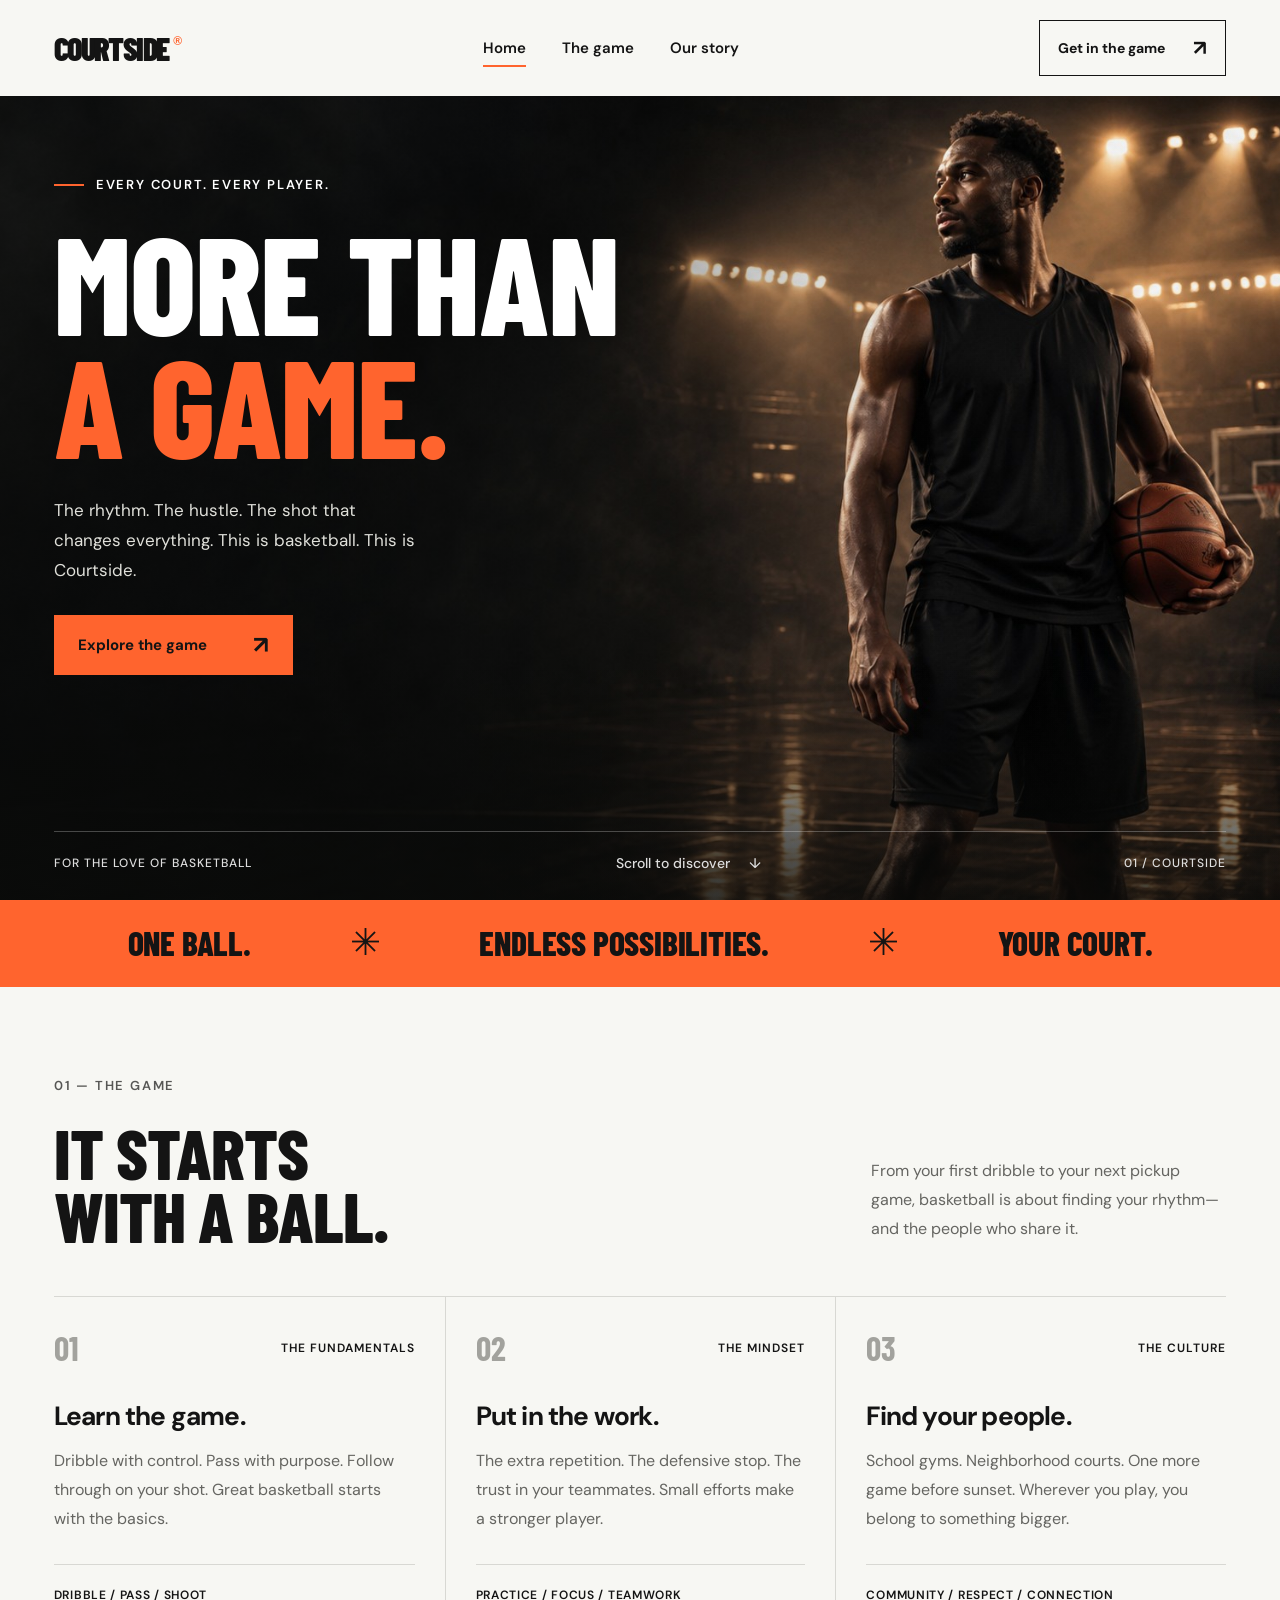
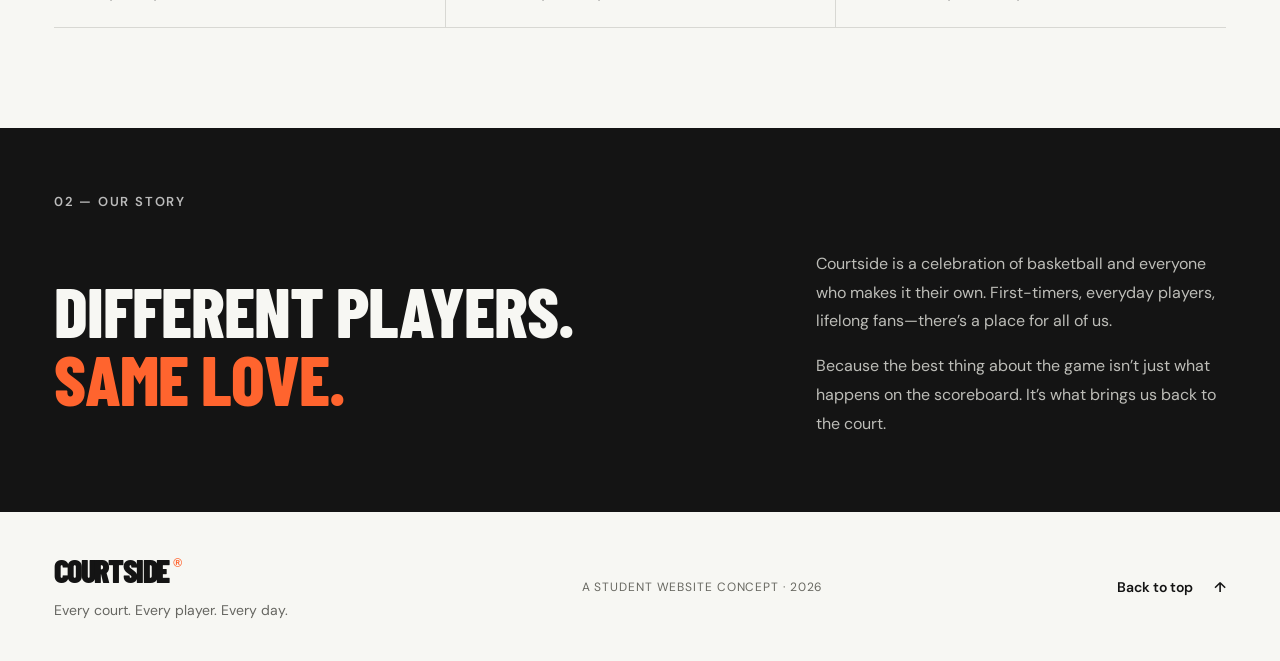
==== index.html @ ff374ea5 "group work website" ====
<!doctype html>
<html lang="en">
<head>
  <meta charset="UTF-8">
  <meta name="viewport" content="width=device-width, initial-scale=1.0">
  <meta name="theme-color" content="#141414">
  <meta name="description" content="COURTSIDE celebrates basketball, from the fundamentals to the culture that brings us together. Every court. Every player. Every day.">
  <title>COURTSIDE — For the love of the game</title>
  <link rel="icon" type="image/svg+xml" href="data:image/svg+xml,%3Csvg xmlns='http://www.w3.org/2000/svg' viewBox='0 0 32 32'%3E%3Crect width='32' height='32' rx='7' fill='%23ff642e'/%3E%3Ctext x='16' y='24' text-anchor='middle' font-family='Arial' font-weight='900' font-size='25' fill='%23141414'%3EC%3C/text%3E%3C/svg%3E">
  <link rel="stylesheet" href="assets/css/styles.css">
</head>
<body>
  <a class="skip-link" href="#main">Skip to content</a>
  <header class="header">
    <a class="wordmark" href="#home" aria-label="Courtside home">COURTSIDE<span class="brand-dot">®</span></a>
    <nav aria-label="Main navigation">
      <a class="active" href="#home" aria-current="page">Home</a>
      <a href="#the-game">The game</a>
      <a href="#our-story">Our story</a>
    </nav>
    <a class="header-cta" href="#the-game">Get in the game <span aria-hidden="true">↗</span></a>
  </header>
  <main id="main">
    <section class="hero" id="home" aria-labelledby="hero-title">
      <img class="hero-image" src="assets/images/basketball-hero.jpg" alt="Basketball player in a black jersey controlling the ball on a dramatically lit indoor court" width="1536" height="864" fetchpriority="high">
      <div class="hero-shade"></div>
      <div class="hero-content">
        <p class="eyebrow"><span class="small-line"></span> EVERY COURT. EVERY PLAYER.</p>
        <h1 id="hero-title">MORE THAN<br> <span>A GAME.</span></h1>
        <p class="hero-description">The rhythm. The hustle. The shot that changes everything. This is basketball. This is Courtside.</p>
        <a class="button" href="#the-game">Explore the game <span aria-hidden="true">↗</span></a>
      </div>
      <div class="hero-bottom"><span>FOR THE LOVE OF BASKETBALL</span><a href="#the-game">Scroll to discover <span aria-hidden="true">↓</span></a><span class="hero-index">01 / COURTSIDE</span></div>
    </section>
    <div class="statement-strip" aria-label="Basketball is for everyone"><span>ONE BALL.</span><span class="asterisk" aria-hidden="true">✳</span><span>ENDLESS POSSIBILITIES.</span><span class="asterisk" aria-hidden="true">✳</span><span>YOUR COURT.</span></div>
    <section class="game-section" id="the-game" aria-labelledby="game-title">
      <div class="section-intro"><div><p class="eyebrow dark">01 — THE GAME</p><h2 id="game-title">IT STARTS<br>WITH A BALL.</h2></div><p>From your first dribble to your next pickup game, basketball is about finding your rhythm—and the people who share it.</p></div>
      <div class="game-grid">
        <article class="game-card"><div class="card-top"><span class="number">01</span><span class="category">THE FUNDAMENTALS</span></div><h3>Learn the game.</h3><p>Dribble with control. Pass with purpose. Follow through on your shot. Great basketball starts with the basics.</p><div class="card-footer">DRIBBLE / PASS / SHOOT</div></article>
        <article class="game-card"><div class="card-top"><span class="number">02</span><span class="category">THE MINDSET</span></div><h3>Put in the work.</h3><p>The extra repetition. The defensive stop. The trust in your teammates. Small efforts make a stronger player.</p><div class="card-footer">PRACTICE / FOCUS / TEAMWORK</div></article>
        <article class="game-card"><div class="card-top"><span class="number">03</span><span class="category">THE CULTURE</span></div><h3>Find your people.</h3><p>School gyms. Neighborhood courts. One more game before sunset. Wherever you play, you belong to something bigger.</p><div class="card-footer">COMMUNITY / RESPECT / CONNECTION</div></article>
      </div>
    </section>
    <section class="story" id="our-story" aria-labelledby="story-title"><p class="eyebrow">02 — OUR STORY</p><div class="story-content"><h2 id="story-title">DIFFERENT PLAYERS.<br><span>SAME LOVE.</span></h2><div class="story-copy"><p>Courtside is a celebration of basketball and everyone who makes it their own. First-timers, everyday players, lifelong fans—there’s a place for all of us.</p><p>Because the best thing about the game isn’t just what happens on the scoreboard. It’s what brings us back to the court.</p></div></div></section>
  </main>
  <footer><div><a class="wordmark" href="#home">COURTSIDE<span class="brand-dot">®</span></a><p>Every court. Every player. Every day.</p></div><span class="project-note">A STUDENT WEBSITE CONCEPT · 2026</span><a class="back-top" href="#home">Back to top <span aria-hidden="true">↑</span></a></footer>
</body>
</html>
---- assets/css/styles.css ----
@import url('https://fonts.googleapis.com/css2?family=Barlow+Condensed:wght@700;800;900&family=DM+Sans:wght@400;500;600;700&display=swap');
:root {
  --ink:#141414;
  --paper:#f7f7f3;
  --orange:#ff642e;
  --muted:#b5b5b2;
  --line:#d8d8d3;
  font-family:'DM Sans',Arial,sans-serif;
  color:var(--ink);
  background:var(--paper);
  font-synthesis:none
}
* {
  box-sizing:border-box
}
html {
  scroll-behavior:smooth;
  scroll-padding-top:24px
}
body {
  margin:0
}
a {
  color:inherit;
  text-decoration:none
}
button,a {
  -webkit-tap-highlight-color:transparent
}
a:focus-visible {
  outline:3px solid var(--orange);
  outline-offset:6px
}
::selection {
  background:var(--orange);
  color:var(--ink)
}
.skip-link {
  position:fixed;
  left:20px;
  top:-100px;
  z-index:20;
  padding:12px;
  background:var(--paper)
}
.skip-link:focus {
  top:16px
}
.header {
  height:96px;
  display:flex;
  align-items:center;
  justify-content:space-between;
  padding:0 4.2%;
  gap:24px;
  background:var(--paper)
}
.wordmark {
  font-size:2rem;
  font-weight:900;
  letter-spacing:-1.6px;
  line-height:1;
  font-family:'Barlow Condensed','Arial Narrow',Impact,sans-serif
}
.brand-dot {
  color:var(--orange);
  font-family:Arial,sans-serif;
  font-size:12px;
  vertical-align:top;
  display:inline-block;
  margin:3px 0 0 5px;
  letter-spacing:0
}
.header nav {
  display:flex;
  align-items:center;
  gap:36px;
  font-size:.9375rem;
  font-weight:600
}
.header nav a {
  position:relative;
  padding:16px 0
}
.header nav a:after {
  content:'';
  position:absolute;
  height:2px;
  left:0;
  right:0;
  bottom:7px;
  transform:scaleX(0);
  background:var(--orange);
  transition:transform .2s
}
.header nav a:hover:after,.header nav .active:after {
  transform:scaleX(1)
}
.header-cta {
  font-size:.875rem;
  font-weight:700;
  border:1px solid var(--ink);
  padding:13px 18px;
  display:flex;
  gap:28px;
  align-items:center;
  transition:background .2s,color .2s
}
.header-cta:hover {
  background:var(--ink);
  color:white
}
.header-cta span {
  font-size:21px
}
.hero {
  min-height:690px;
  height:calc(100svh - 96px);
  max-height:920px;
  position:relative;
  background:#151513;
  color:white;
  isolation:isolate;
  overflow:hidden
}
.hero-image,.hero-shade {
  position:absolute;
  inset:0;
  width:100%;
  height:100%;
  object-fit:cover;
  z-index:-2
}
.hero-image {
  object-position:64% 48%
}
.hero-shade {
  z-index:-1;
  background:linear-gradient(90deg,rgba(9,10,9,.77) 0%,rgba(9,10,9,.43) 43%,rgba(9,10,9,.04) 72%),linear-gradient(0deg,rgba(9,10,9,.78),transparent 30%)
}
.hero-content {
  padding:80px 4.2% 120px;
  max-width:950px
}
.eyebrow {
  font-weight:600;
  font-size:.8125rem;
  letter-spacing:1.8px;
  margin:0 0 27px;
  display:flex;
  gap:12px;
  align-items:center
}
.small-line {
  display:inline-block;
  width:30px;
  height:2px;
  background:var(--orange)
}
h1,h2 {
  font-family:'Barlow Condensed',Impact,'Arial Narrow',sans-serif;
  font-weight:800;
  letter-spacing:-1px;
  margin:0;
  line-height:.89
}
h1 {
  font-size:clamp(6rem,10.8vw,10.5rem)
}
h1 span {
  color:var(--orange)
}
.hero-description {
  font-size:1.0625rem;
  line-height:1.75;
  max-width:365px;
  color:#e0e0da;
  margin:30px 0
}
.button {
  display:inline-flex;
  align-items:center;
  justify-content:space-between;
  gap:46px;
  padding:18px 24px;
  background:var(--orange);
  color:var(--ink);
  font-size:.9375rem;
  font-weight:700;
  transition:background .2s,transform .2s
}
.button:hover {
  background:#ff8257;
  transform:translateY(-2px)
}
.button span {
  font-size:24px;
  line-height:1
}
.hero-bottom {
  position:absolute;
  bottom:28px;
  left:4.2%;
  right:4.2%;
  border-top:1px solid #ffffff40;
  padding-top:22px;
  display:flex;
  justify-content:space-between;
  gap:20px;
  align-items:center;
  font-size:.75rem;
  letter-spacing:1px;
  font-weight:500;
  color:#ddd
}
.hero-bottom a {
  font-size:.875rem;
  letter-spacing:0
}
.hero-bottom a span {
  padding-left:15px
}
.statement-strip {
  background:var(--orange);
  display:flex;
  align-items:center;
  justify-content:space-evenly;
  gap:25px;
  min-height:87px;
  padding:18px 4.2%;
  font-family:'Barlow Condensed',Impact,sans-serif;
  font-weight:800;
  font-size:clamp(1.5rem,2.6vw,2.5rem);
  line-height:1;
  letter-spacing:-.2px
}
.asterisk {
  font-family:Arial,sans-serif;
  font-weight:400;
  font-size:2.3rem
}
.game-section {
  padding:90px 4.2% 100px
}
.section-intro {
  display:flex;
  justify-content:space-between;
  gap:50px;
  align-items:flex-end;
  margin-bottom:50px
}
.eyebrow.dark {
  color:#565654
}
.section-intro h2 {
  font-size:clamp(3.3rem,5.5vw,5.2rem)
}
.section-intro>p {
  max-width:355px;
  font-size:1rem;
  line-height:1.8;
  color:#656561;
  margin:0 0 3px
}
.game-grid {
  display:grid;
  grid-template-columns:repeat(3,minmax(0,1fr));
  border-top:1px solid var(--line);
  border-bottom:1px solid var(--line)
}
.game-card {
  padding:30px 30px 24px 0;
  display:flex;
  flex-direction:column
}
.game-card+.game-card {
  border-left:1px solid var(--line);
  padding-left:30px
}
.game-card:last-child {
  padding-right:0
}
.card-top {
  display:flex;
  align-items:center;
  justify-content:space-between;
  gap:12px
}
.number {
  font-size:2.1rem;
  font-family:'Barlow Condensed',Impact,sans-serif;
  font-weight:700;
  color:#a2a29d
}
.category {
  font-size:.75rem;
  letter-spacing:1px;
  font-weight:600
}
.game-card h3 {
  font-size:1.65rem;
  letter-spacing:-.8px;
  margin:31px 0 14px;
  font-weight:700
}
.game-card p {
  color:#656561;
  font-size:1rem;
  line-height:1.8;
  margin:0 0 30px;
  max-width:340px
}
.card-footer {
  font-size:.75rem;
  letter-spacing:.7px;
  font-weight:600;
  margin-top:auto;
  padding-top:22px;
  border-top:1px solid var(--line)
}
.story {
  background:var(--ink);
  color:var(--paper);
  padding:65px 4.2% 74px
}
.story>.eyebrow {
  color:#bbb;
   margin-bottom:40px
}
.story-content {
  display:flex;
  align-items:center;
  justify-content:space-between;
  gap:55px
}
.story h2 {
  font-size:clamp(3rem,5.5vw,5.4rem);
  line-height:.97
}
.story h2 span {
  color:var(--orange)
}
.story-copy {
  max-width:410px;
  color:#bdbdb8;
  font-size:1rem;
  line-height:1.8
}
.story-copy p {
  margin:0 0 16px
}
.story-copy p:last-child {
  margin:0
}
footer {
  padding:42px 4.2%;
  display:flex;
  align-items:center;
  justify-content:space-between;
  gap:28px
}
footer p {
  font-size:.875rem;
  color:#666661;
  margin:13px 0 0
}
.project-note {
  font-size:.75rem;
  letter-spacing:.9px;
  color:#686861
}
.back-top {
  font-size:.875rem;
  font-weight:600
}
.back-top span {
  padding-left:18px
}
@media(min-width:1600px) {
  .hero-content {
    padding-top:110px
  }
  .header {
    padding-left:6%;
    padding-right:6%
  }
  .hero-content {
    padding-left:6%;
    max-width:1050px
  }

}
@media(max-width:1000px) {
  .header {
    height:84px
  }
  .header nav {
    gap:24px
  }
  .header-cta {
    gap:15px
  }
  .hero {
    height:auto;
    min-height:720px
  }
  .hero-content {
    padding-top:100px
  }
  .hero h1 {
    font-size:7.5rem
  }
  .hero-image {
    object-position:61% center
  }
  .section-intro {
    gap:40px
  }
  .section-intro>p {
    max-width:300px
  }
  .game-card {
    padding-right:20px
  }
  .game-card+.game-card {
    padding-left:20px
  }
  .category {
    font-size:.75rem;
    letter-spacing:0
  }
  .story-content {
    gap:35px
  }
  .story-copy {
    max-width:340px
  }
  .project-note {
    max-width:180px;
    line-height:1.6
  }

}
@media(max-width:700px) {
  .header {
    height:auto;
    min-height:100px;
    padding:20px 6% 12px;
    flex-wrap:wrap;
    gap:12px
  }
  .header .wordmark {
    font-size:1.9rem
  }
  .header nav {
    order:3;
    justify-content:space-between;
    width:100%;
    gap:20px;
    font-size:.875rem
  }
  .header nav a {
    padding:9px 0
  }
  .header nav a:after {
    bottom:2px
  }
  .header-cta {
    padding:9px 12px;
    font-size:.75rem;
    gap:10px
  }
  .hero {
    min-height:680px
  }
  .hero-image {
    object-position:64% center
  }
  .hero-shade {
    background:linear-gradient(90deg,rgba(9,10,9,.8),rgba(9,10,9,.2)),linear-gradient(0deg,rgba(9,10,9,.85),transparent 65%)
  }
  .hero-content {
    padding:80px 6% 125px;
    max-width:none
  }
  .eyebrow {
    font-size:.75rem;
    letter-spacing:1.2px;
    gap:10px;
    margin-bottom:28px
  }
  .hero h1 {
    font-size:clamp(4.6rem,16vw,7rem);
    line-height:.94;
    letter-spacing:-1px
  }
  .hero-description {
    font-size:1rem;
    max-width:295px;
    margin:27px 0
  }
  .button {
    padding:17px 21px;
    gap:38px
  }
  .hero-bottom {
    left:6%;
    right:6%;
    font-size:.75rem;
    gap:14px;
    align-items:flex-start;
    line-height:1.5
  }
  .hero-bottom>span:first-child {
    max-width:130px
  }
  .hero-index {
    display:none
  }
  .statement-strip {
    flex-wrap:wrap;
    justify-content:center;
    gap:14px;
    min-height:76px;
    font-size:1.4rem;
    padding:18px 6%
  }
  .statement-strip>span:nth-last-child(-n+2) {
    display:none
  }
  .asterisk {
    font-size:1.5rem
  }
  .game-section {
    padding:60px 6%
  }
  .section-intro {
    display:block;
    margin-bottom:32px
  }
  .section-intro h2 {
    font-size:4rem
  }
  .section-intro>p {
    max-width:420px;
    margin-top:28px
  }
  .game-grid {
    grid-template-columns:1fr
  }
  .game-card,.game-card+.game-card,.game-card:last-child {
    padding:24px 0
  }
  .game-card+.game-card {
    border-left:0;
    border-top:1px solid var(--line)
  }
  .card-top {
    justify-content:flex-start;
    gap:20px
  }
  .category {
    letter-spacing:1px
  }
  .game-card h3 {
    margin:20px 0 12px;
    font-size:1.65rem
  }
  .game-card p {
    max-width:100%;
    margin-bottom:20px
  }
  .card-footer {
    border-top:0;
    padding-top:0
  }
  .story {
    padding:48px 6% 52px
  }
  .story-content {
    display:block
  }
  .story h2 {
    font-size:clamp(2.8rem,10.2vw,4.5rem)
  }
  .story-copy {
    max-width:100%;
    margin-top:30px
  }
  .story>.eyebrow {
    margin-bottom:30px
  }
  footer {
    padding:34px 6%;
    flex-wrap:wrap;
    align-items:flex-start
  }
  footer>div {
    width:100%
  }
  .project-note {
    max-width:200px
  }
  .back-top {
    margin-left:auto;
    font-size:.8125rem
  }

}
@media(prefers-reduced-motion:reduce) {
  html {
    scroll-behavior:auto
  }
  *,*:before,*:after {
    transition:none!important
  }

}
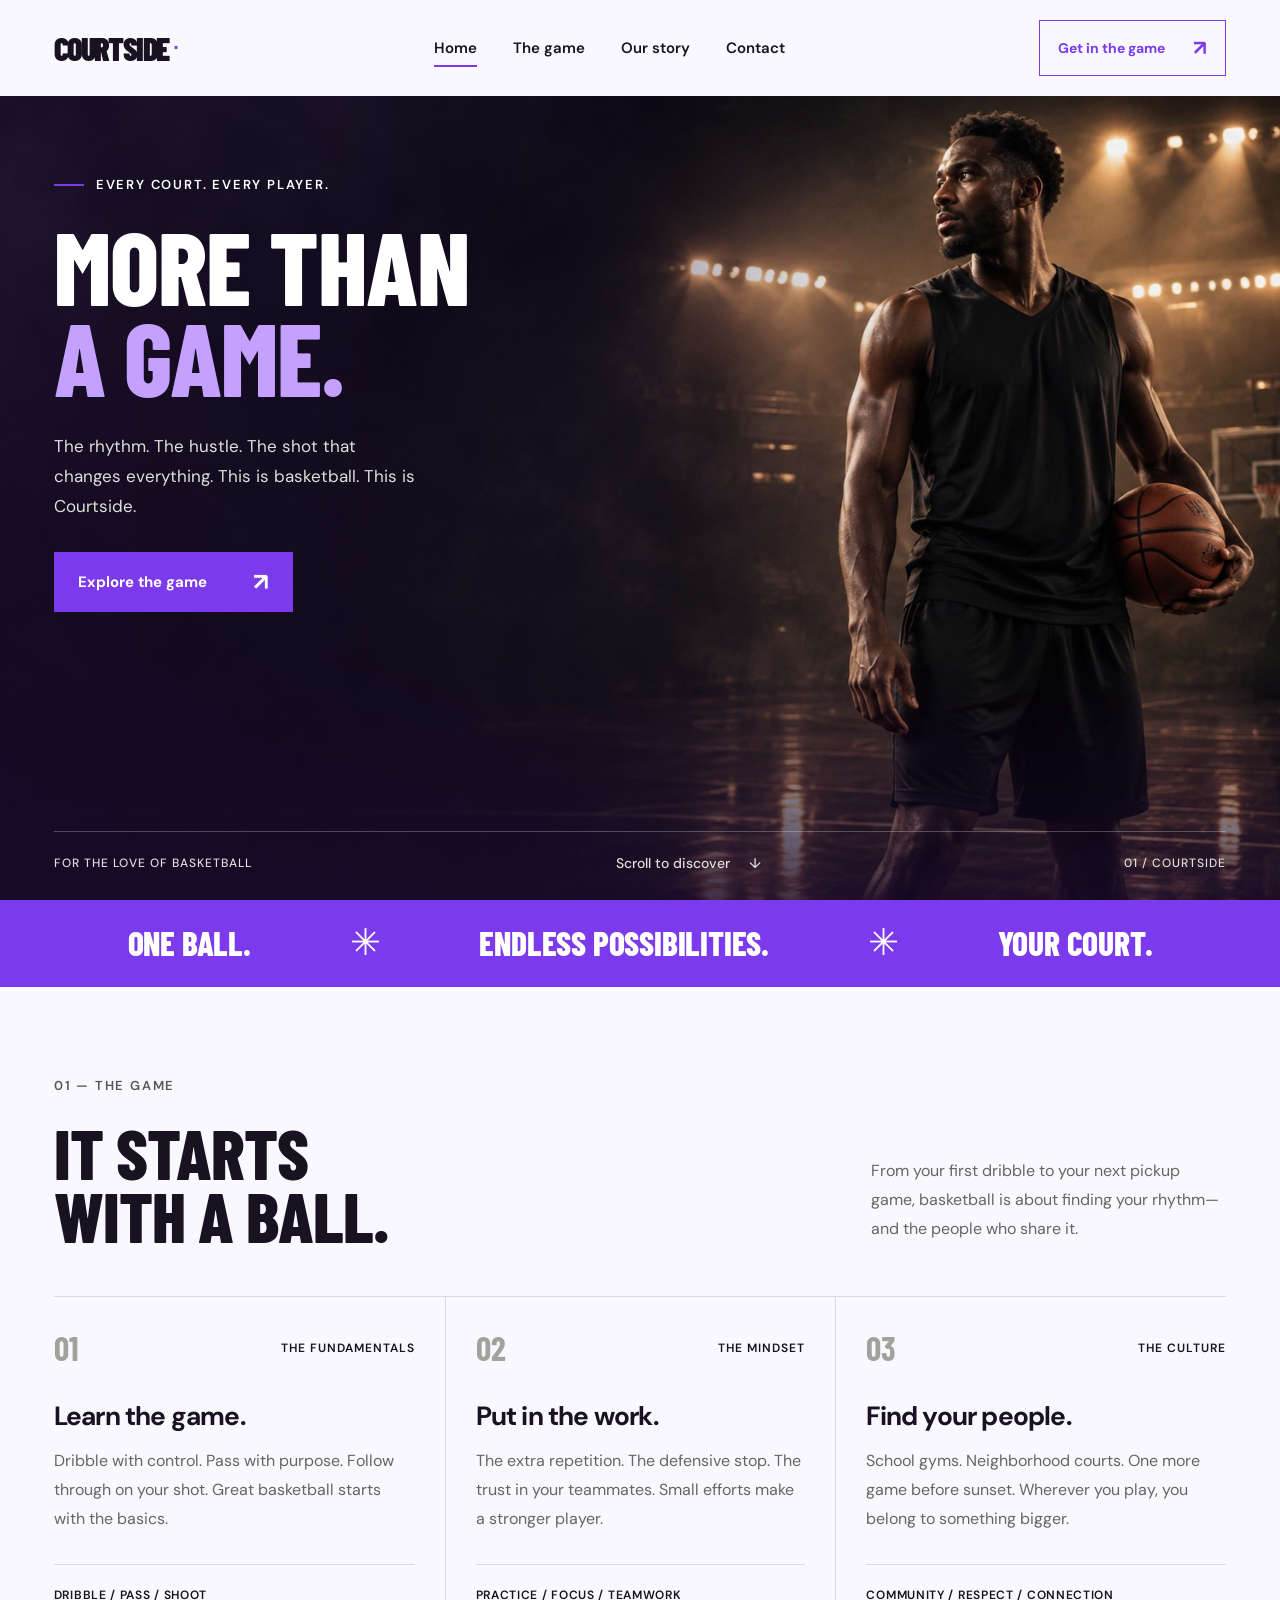
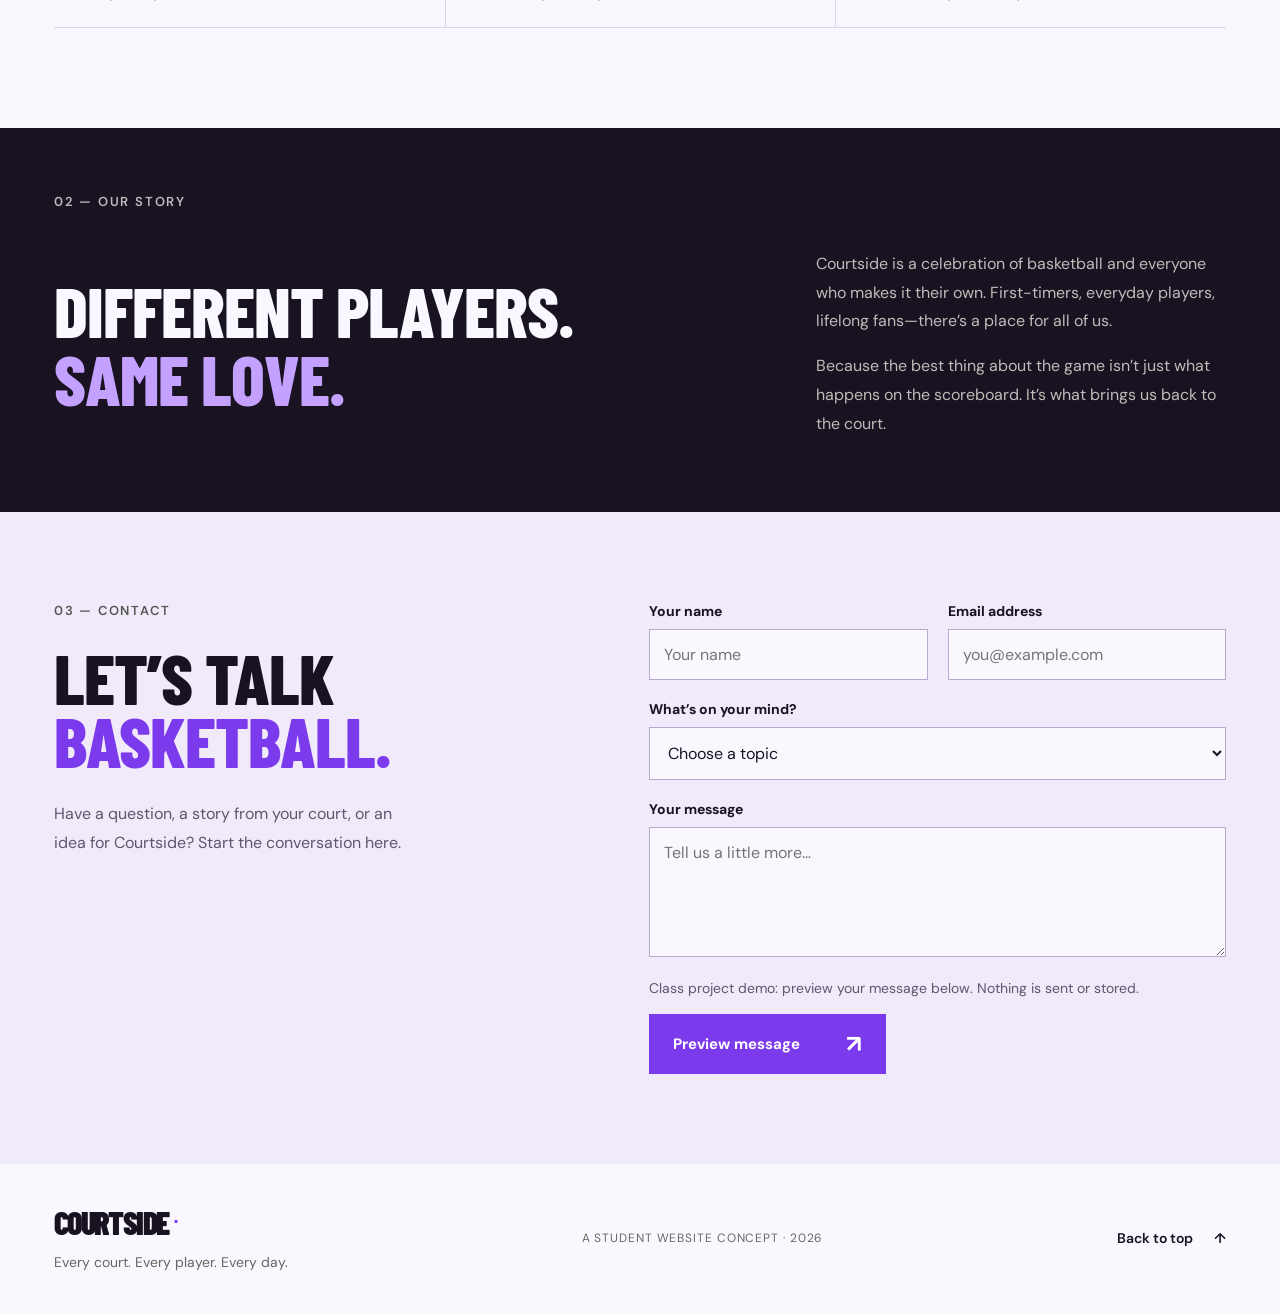
==== commit 133ed251: "Change theme to purple" ====
--- a/index.html
+++ b/index.html
@@ -3,22 +3,23 @@
 <head>
   <meta charset="UTF-8">
   <meta name="viewport" content="width=device-width, initial-scale=1.0">
-  <meta name="theme-color" content="#141414">
+  <meta name="theme-color" content="#7c3aed">
   <meta name="description" content="COURTSIDE celebrates basketball, from the fundamentals to the culture that brings us together. Every court. Every player. Every day.">
   <title>COURTSIDE — For the love of the game</title>
-  <link rel="icon" type="image/svg+xml" href="data:image/svg+xml,%3Csvg xmlns='http://www.w3.org/2000/svg' viewBox='0 0 32 32'%3E%3Crect width='32' height='32' rx='7' fill='%23ff642e'/%3E%3Ctext x='16' y='24' text-anchor='middle' font-family='Arial' font-weight='900' font-size='25' fill='%23141414'%3EC%3C/text%3E%3C/svg%3E">
+  <link rel="icon" type="image/svg+xml" href="data:image/svg+xml,%3Csvg xmlns='http://www.w3.org/2000/svg' viewBox='0 0 32 32'%3E%3Crect width='32' height='32' rx='7' fill='%237c3aed'/%3E%3Ctext x='16' y='24' text-anchor='middle' font-family='Arial' font-weight='900' font-size='25' fill='%23ffffff'%3EC%3C/text%3E%3C/svg%3E">
   <link rel="stylesheet" href="assets/css/styles.css">
 </head>
 <body>
   <a class="skip-link" href="#main">Skip to content</a>
   <header class="header">
-    <a class="wordmark" href="#home" aria-label="Courtside home">COURTSIDE<span class="brand-dot">®</span></a>
+    <a class="wordmark" href="#home" aria-label="Courtside home">COURTSIDE<span class="brand-dot" aria-hidden="true">.</span></a>
     <nav aria-label="Main navigation">
       <a class="active" href="#home" aria-current="page">Home</a>
       <a href="#the-game">The game</a>
       <a href="#our-story">Our story</a>
+      <a href="#contact">Contact</a>
     </nav>
-    <a class="header-cta" href="#the-game">Get in the game <span aria-hidden="true">↗</span></a>
+    <a class="header-cta" href="#contact">Get in the game <span aria-hidden="true">↗</span></a>
   </header>
   <main id="main">
     <section class="hero" id="home" aria-labelledby="hero-title">
@@ -42,7 +43,32 @@
       </div>
     </section>
     <section class="story" id="our-story" aria-labelledby="story-title"><p class="eyebrow">02 — OUR STORY</p><div class="story-content"><h2 id="story-title">DIFFERENT PLAYERS.<br><span>SAME LOVE.</span></h2><div class="story-copy"><p>Courtside is a celebration of basketball and everyone who makes it their own. First-timers, everyday players, lifelong fans—there’s a place for all of us.</p><p>Because the best thing about the game isn’t just what happens on the scoreboard. It’s what brings us back to the court.</p></div></div></section>
+    <section class="contact" id="contact" aria-labelledby="contact-title">
+      <div class="contact-copy">
+        <p class="eyebrow dark">03 — CONTACT</p>
+        <h2 id="contact-title">LET’S TALK<br><span>BASKETBALL.</span></h2>
+        <p>Have a question, a story from your court, or an idea for Courtside? Start the conversation here.</p>
+      </div>
+      <form onsubmit="return false" class="contact-form" id="contact-form" aria-describedby="form-note">
+        <div class="form-row">
+          <div class="field"><label for="name">Your name</label><input id="name" name="name" autocomplete="name" required maxlength="100" placeholder="Your name"></div>
+          <div class="field"><label for="email">Email address</label><input id="email" name="email" type="email" autocomplete="email" required maxlength="254" placeholder="you@example.com"></div>
+        </div>
+        <div class="field"><label for="topic">What’s on your mind?</label><select id="topic" name="topic" required><option value="">Choose a topic</option><option>Learning the game</option><option>Community &amp; collaboration</option><option>General question</option></select></div>
+        <div class="field"><label for="message">Your message</label><textarea id="message" name="message" rows="4" required maxlength="2000" placeholder="Tell us a little more…"></textarea></div>
+        <p class="form-note" id="form-note">Class project demo: preview your message below. Nothing is sent or stored.</p>
+        <button class="button" type="submit">Preview message <span aria-hidden="true">↗</span></button>
+        <noscript><p>This message preview needs JavaScript. Nothing will be submitted.</p></noscript>
+        <div class="form-preview" id="form-preview" role="region" aria-labelledby="preview-title" tabindex="-1" hidden>
+          <h3 id="preview-title">Your message preview</h3>
+          <p id="preview-status" role="status"></p>
+          <dl><dt>Name</dt><dd id="preview-name"></dd><dt>Email</dt><dd id="preview-email"></dd><dt>Topic</dt><dd id="preview-topic"></dd><dt>Message</dt><dd id="preview-message"></dd></dl>
+          <p class="form-note">Want to change something? Edit the fields above and preview again.</p>
+        </div>
+      </form>
+    </section>
   </main>
-  <footer><div><a class="wordmark" href="#home">COURTSIDE<span class="brand-dot">®</span></a><p>Every court. Every player. Every day.</p></div><span class="project-note">A STUDENT WEBSITE CONCEPT · 2026</span><a class="back-top" href="#home">Back to top <span aria-hidden="true">↑</span></a></footer>
+  <footer><div><a class="wordmark" href="#home">COURTSIDE<span class="brand-dot" aria-hidden="true">.</span></a><p>Every court. Every player. Every day.</p></div><span class="project-note">A STUDENT WEBSITE CONCEPT · 2026</span><a class="back-top" href="#home">Back to top <span aria-hidden="true">↑</span></a></footer>
+  <script src="assets/js/main.js"></script>
 </body>
 </html>
--- a/assets/css/styles.css
+++ b/assets/css/styles.css
@@ -1,10 +1,11 @@
 @import url('https://fonts.googleapis.com/css2?family=Barlow+Condensed:wght@700;800;900&family=DM+Sans:wght@400;500;600;700&display=swap');
 :root {
-  --ink:#141414;
-  --paper:#f7f7f3;
-  --orange:#ff642e;
+  --ink:#181221;
+  --paper:#faf8ff;
+  --purple:#7c3aed;
+  --lavender:#c4a0ff;
   --muted:#b5b5b2;
-  --line:#d8d8d3;
+  --line:#ddd5ea;
   font-family:'DM Sans',Arial,sans-serif;
   color:var(--ink);
   background:var(--paper);
@@ -28,12 +29,12 @@
   -webkit-tap-highlight-color:transparent
 }
 a:focus-visible {
-  outline:3px solid var(--orange);
+  outline:3px solid var(--purple);
   outline-offset:6px
 }
 ::selection {
-  background:var(--orange);
-  color:var(--ink)
+  background:var(--purple);
+  color:white
 }
 .skip-link {
   position:fixed;
@@ -63,7 +64,7 @@
   font-family:'Barlow Condensed','Arial Narrow',Impact,sans-serif
 }
 .brand-dot {
-  color:var(--orange);
+  color:var(--purple);
   font-family:Arial,sans-serif;
   font-size:12px;
   vertical-align:top;
@@ -90,7 +91,7 @@
   right:0;
   bottom:7px;
   transform:scaleX(0);
-  background:var(--orange);
+  background:var(--purple);
   transition:transform .2s
 }
 .header nav a:hover:after,.header nav .active:after {
@@ -136,7 +137,7 @@
 }
 .hero-shade {
   z-index:-1;
-  background:linear-gradient(90deg,rgba(9,10,9,.77) 0%,rgba(9,10,9,.43) 43%,rgba(9,10,9,.04) 72%),linear-gradient(0deg,rgba(9,10,9,.78),transparent 30%)
+  background:linear-gradient(90deg,rgba(24,10,42,.77) 0%,rgba(24,10,42,.43) 43%,rgba(24,10,42,.04) 72%),linear-gradient(0deg,rgba(24,10,42,.78),transparent 30%)
 }
 .hero-content {
   padding:80px 4.2% 120px;
@@ -155,7 +156,7 @@
   display:inline-block;
   width:30px;
   height:2px;
-  background:var(--orange)
+  background:var(--purple)
 }
 h1,h2 {
   font-family:'Barlow Condensed',Impact,'Arial Narrow',sans-serif;
@@ -168,7 +169,7 @@
   font-size:clamp(6rem,10.8vw,10.5rem)
 }
 h1 span {
-  color:var(--orange)
+  color:var(--lavender)
 }
 .hero-description {
   font-size:1.0625rem;
@@ -183,14 +184,14 @@
   justify-content:space-between;
   gap:46px;
   padding:18px 24px;
-  background:var(--orange);
-  color:var(--ink);
+  background:var(--purple);
+  color:white;
   font-size:.9375rem;
   font-weight:700;
   transition:background .2s,transform .2s
 }
 .button:hover {
-  background:#ff8257;
+  background:#6d28d9;
   transform:translateY(-2px)
 }
 .button span {
@@ -221,7 +222,8 @@
   padding-left:15px
 }
 .statement-strip {
-  background:var(--orange);
+  background:var(--purple);
+  color:white;
   display:flex;
   align-items:center;
   justify-content:space-evenly;
@@ -338,7 +340,7 @@
   line-height:.97
 }
 .story h2 span {
-  color:var(--orange)
+  color:var(--lavender)
 }
 .story-copy {
   max-width:410px;
@@ -477,7 +479,7 @@
     object-position:64% center
   }
   .hero-shade {
-    background:linear-gradient(90deg,rgba(9,10,9,.8),rgba(9,10,9,.2)),linear-gradient(0deg,rgba(9,10,9,.85),transparent 65%)
+    background:linear-gradient(90deg,rgba(24,10,42,.8),rgba(24,10,42,.2)),linear-gradient(0deg,rgba(24,10,42,.85),transparent 65%)
   }
   .hero-content {
     padding:80px 6% 125px;
@@ -616,3 +618,38 @@
   }
 
 }
+
+/* Purple brand and homepage contact intake */
+.header-cta { border-color:var(--purple); color:var(--purple) }
+.header-cta:hover { background:var(--purple) }
+.brand-dot { font-size:20px; margin-top:0 }
+.contact { padding:90px 4.2%; display:grid; grid-template-columns:1fr 1.1fr; gap:70px; background:#f0eafa }
+.contact h2 { font-size:clamp(3.3rem,5.5vw,5.2rem) }
+.contact h2 span { color:var(--purple) }
+.contact-copy>p:last-child { max-width:370px; line-height:1.8; color:#61566e; margin-top:28px }
+.contact-form { min-width:0 }
+.form-row { display:grid; grid-template-columns:1fr 1fr; gap:20px }
+.field { display:flex; flex-direction:column; gap:9px; margin-bottom:20px; min-width:0 }
+.field label { font-size:.875rem; font-weight:700 }
+input,select,textarea { width:100%; min-width:0; border:1px solid #b9aacd; border-radius:0; padding:14px; color:var(--ink); background:var(--paper); font:inherit }
+textarea { resize:vertical; min-height:130px }
+input:focus-visible,select:focus-visible,textarea:focus-visible,button:focus-visible { outline:3px solid var(--purple); outline-offset:3px }
+button { cursor:pointer; font-family:inherit; border:0 }
+.form-note { color:#61566e; font-size:.875rem; line-height:1.6 }
+.form-preview { border-left:3px solid var(--purple); padding:20px; margin-top:24px; background:var(--paper); overflow-wrap:anywhere }
+.form-preview h3 { margin:0 0 12px }
+.form-preview p { line-height:1.65 }
+.form-preview dl { display:grid; grid-template-columns:auto 1fr; gap:10px 18px }
+.form-preview dt { font-weight:700 }
+.form-preview dd { margin:0; white-space:pre-wrap }
+@media(max-width:1000px) { .header nav { gap:18px } .contact { gap:35px } }
+@media(max-width:700px) { .contact { padding:60px 6%; grid-template-columns:1fr; gap:30px } .form-row { grid-template-columns:1fr; gap:0 } .header nav { gap:12px } }
+.contact-copy { min-width:0 }
+@media(max-width:700px) {
+  .contact { grid-template-columns:minmax(0,1fr) }
+  .contact h2 { font-size:clamp(2rem,9vw,3.3rem) }
+}
+/* Keep headline lines readable even when web fonts are unavailable. */
+h1 { font-size:clamp(4.5rem,8vw,9rem) }
+@media(max-width:1000px) and (min-width:701px) { .hero h1 { font-size:clamp(4.5rem,8.5vw,6rem) } }
+@media(max-width:700px) { .hero h1 { font-size:clamp(2.4rem,12vw,5rem) } }
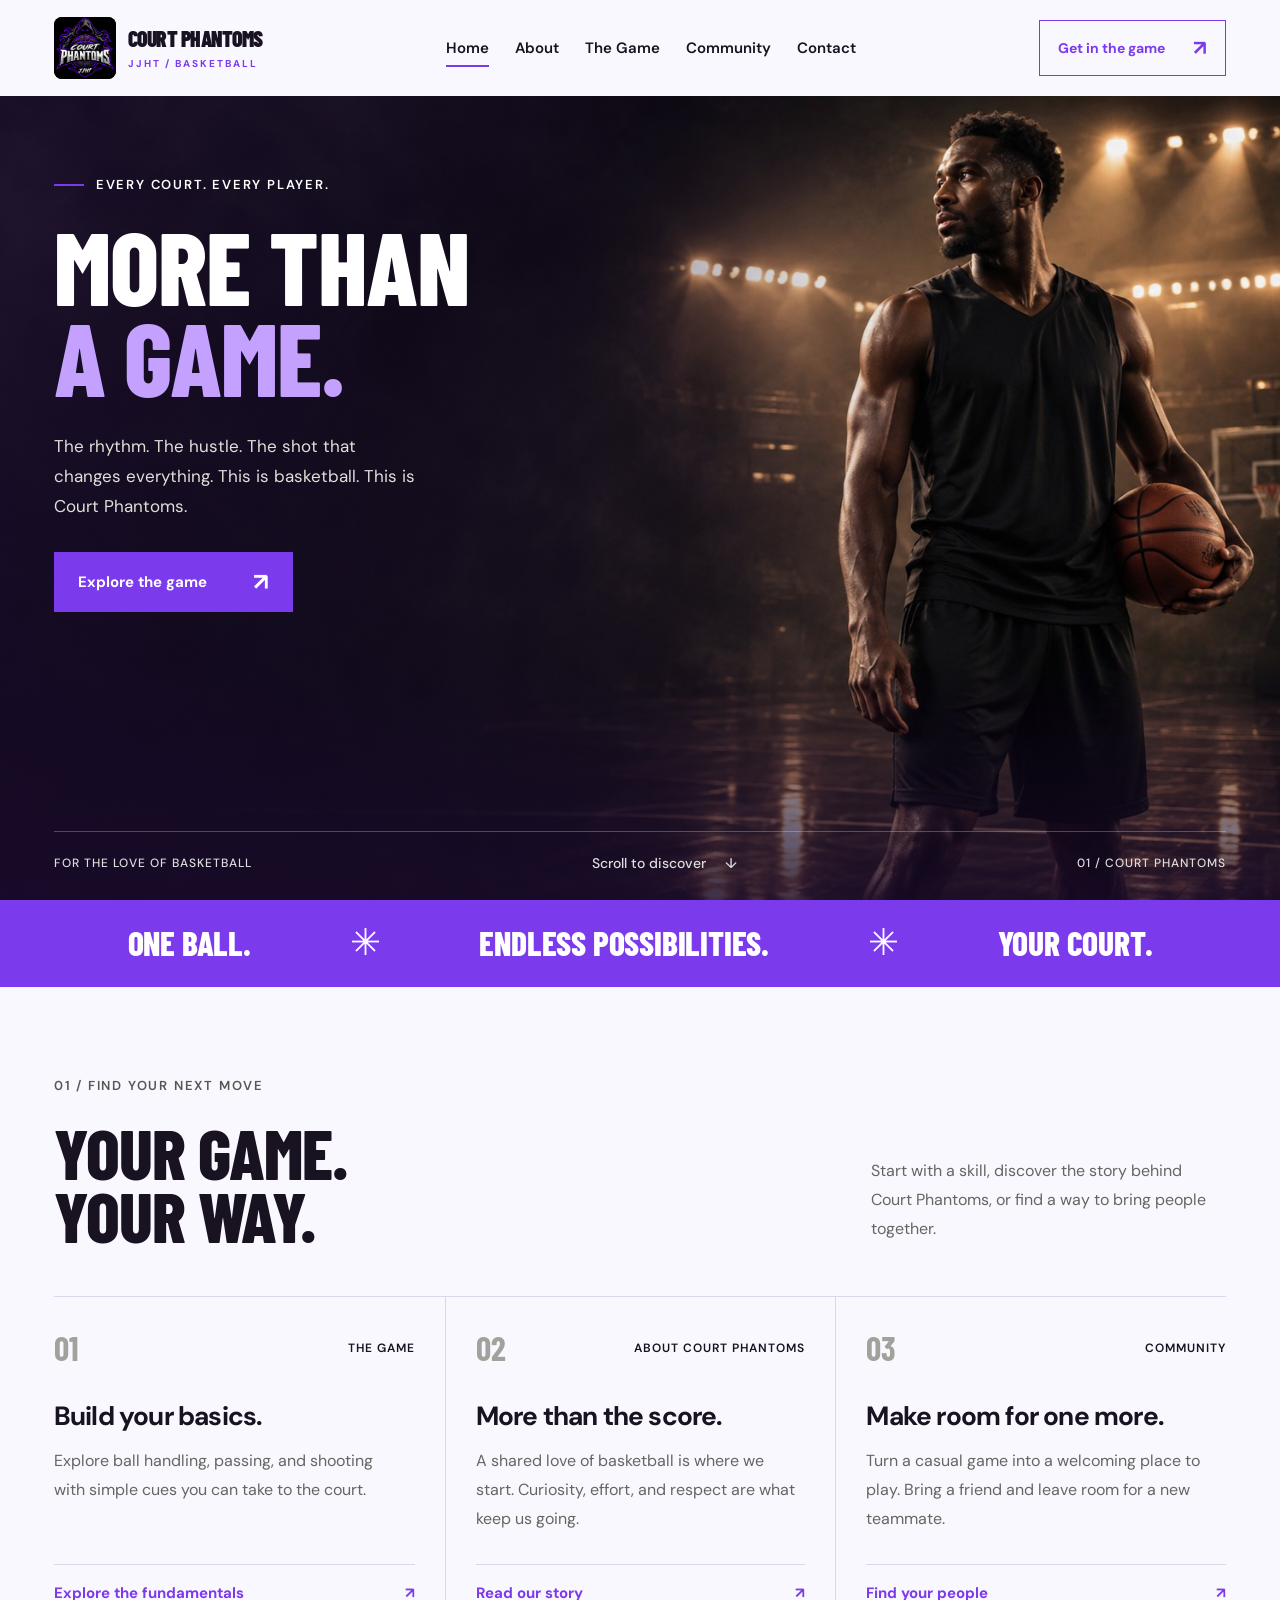
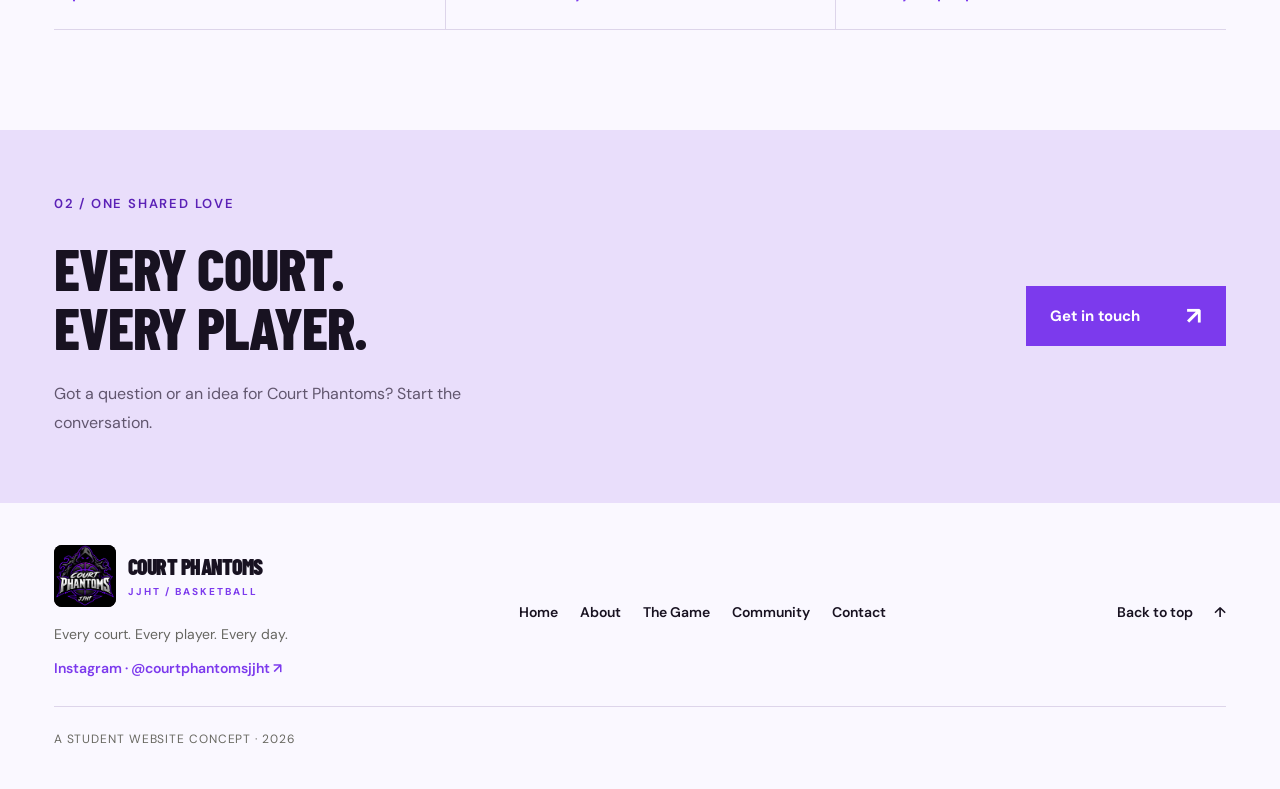
==== commit 967448c0: "Add brand logos and Instagram contact" ====
--- a/index.html
+++ b/index.html
@@ -4,71 +4,30 @@
   <meta charset="UTF-8">
   <meta name="viewport" content="width=device-width, initial-scale=1.0">
   <meta name="theme-color" content="#7c3aed">
-  <meta name="description" content="COURTSIDE celebrates basketball, from the fundamentals to the culture that brings us together. Every court. Every player. Every day.">
-  <title>COURTSIDE — For the love of the game</title>
-  <link rel="icon" type="image/svg+xml" href="data:image/svg+xml,%3Csvg xmlns='http://www.w3.org/2000/svg' viewBox='0 0 32 32'%3E%3Crect width='32' height='32' rx='7' fill='%237c3aed'/%3E%3Ctext x='16' y='24' text-anchor='middle' font-family='Arial' font-weight='900' font-size='25' fill='%23ffffff'%3EC%3C/text%3E%3C/svg%3E">
-  <link rel="stylesheet" href="assets/css/styles.css">
+  <meta name="description" content="Basketball fundamentals, community, and the Court Phantoms story. Find your next move.">
+  <title>Home — COURT PHANTOMS</title>
+  <link rel="icon" type="image/jpeg" href="assets/images/court-phantoms-cp.jpg">
+  <link rel="stylesheet" href="assets/css/styles.css?v=20261005-brand">
 </head>
-<body>
-  <a class="skip-link" href="#main">Skip to content</a>
-  <header class="header">
-    <a class="wordmark" href="#home" aria-label="Courtside home">COURTSIDE<span class="brand-dot" aria-hidden="true">.</span></a>
-    <nav aria-label="Main navigation">
-      <a class="active" href="#home" aria-current="page">Home</a>
-      <a href="#the-game">The game</a>
-      <a href="#our-story">Our story</a>
-      <a href="#contact">Contact</a>
-    </nav>
-    <a class="header-cta" href="#contact">Get in the game <span aria-hidden="true">↗</span></a>
-  </header>
-  <main id="main">
-    <section class="hero" id="home" aria-labelledby="hero-title">
+<body><a class="skip-link" href="#main">Skip to content</a><header class="header" id="top"><a class="wordmark brand-lockup" href="index.html" aria-label="Court Phantoms JJHT home"><img class="brand-logo" src="assets/images/court-phantoms-logo.jpg" alt="" width="1254" height="1254"><span class="brand-name">COURT PHANTOMS<small>JJHT / BASKETBALL</small></span></a><nav aria-label="Main navigation"><a href="index.html" class="active" aria-current="page">Home</a>
+<a href="about.html">About</a>
+<a href="game.html">The Game</a>
+<a href="community.html">Community</a>
+<a href="contact.html">Contact</a></nav><a class="header-cta" href="contact.html">Get in the game <span aria-hidden="true">↗</span></a></header><main id="main">    <section class="hero" id="home" aria-labelledby="hero-title">
       <img class="hero-image" src="assets/images/basketball-hero.jpg" alt="Basketball player in a black jersey controlling the ball on a dramatically lit indoor court" width="1536" height="864" fetchpriority="high">
       <div class="hero-shade"></div>
       <div class="hero-content">
         <p class="eyebrow"><span class="small-line"></span> EVERY COURT. EVERY PLAYER.</p>
         <h1 id="hero-title">MORE THAN<br> <span>A GAME.</span></h1>
-        <p class="hero-description">The rhythm. The hustle. The shot that changes everything. This is basketball. This is Courtside.</p>
-        <a class="button" href="#the-game">Explore the game <span aria-hidden="true">↗</span></a>
+        <p class="hero-description">The rhythm. The hustle. The shot that changes everything. This is basketball. This is Court Phantoms.</p>
+        <a class="button" href="game.html">Explore the game <span aria-hidden="true">↗</span></a>
       </div>
-      <div class="hero-bottom"><span>FOR THE LOVE OF BASKETBALL</span><a href="#the-game">Scroll to discover <span aria-hidden="true">↓</span></a><span class="hero-index">01 / COURTSIDE</span></div>
+      <div class="hero-bottom"><span>FOR THE LOVE OF BASKETBALL</span><a href="#discover">Scroll to discover <span aria-hidden="true">↓</span></a><span class="hero-index">01 / COURT PHANTOMS</span></div>
     </section>
     <div class="statement-strip" aria-label="Basketball is for everyone"><span>ONE BALL.</span><span class="asterisk" aria-hidden="true">✳</span><span>ENDLESS POSSIBILITIES.</span><span class="asterisk" aria-hidden="true">✳</span><span>YOUR COURT.</span></div>
-    <section class="game-section" id="the-game" aria-labelledby="game-title">
-      <div class="section-intro"><div><p class="eyebrow dark">01 — THE GAME</p><h2 id="game-title">IT STARTS<br>WITH A BALL.</h2></div><p>From your first dribble to your next pickup game, basketball is about finding your rhythm—and the people who share it.</p></div>
-      <div class="game-grid">
-        <article class="game-card"><div class="card-top"><span class="number">01</span><span class="category">THE FUNDAMENTALS</span></div><h3>Learn the game.</h3><p>Dribble with control. Pass with purpose. Follow through on your shot. Great basketball starts with the basics.</p><div class="card-footer">DRIBBLE / PASS / SHOOT</div></article>
-        <article class="game-card"><div class="card-top"><span class="number">02</span><span class="category">THE MINDSET</span></div><h3>Put in the work.</h3><p>The extra repetition. The defensive stop. The trust in your teammates. Small efforts make a stronger player.</p><div class="card-footer">PRACTICE / FOCUS / TEAMWORK</div></article>
-        <article class="game-card"><div class="card-top"><span class="number">03</span><span class="category">THE CULTURE</span></div><h3>Find your people.</h3><p>School gyms. Neighborhood courts. One more game before sunset. Wherever you play, you belong to something bigger.</p><div class="card-footer">COMMUNITY / RESPECT / CONNECTION</div></article>
-      </div>
-    </section>
-    <section class="story" id="our-story" aria-labelledby="story-title"><p class="eyebrow">02 — OUR STORY</p><div class="story-content"><h2 id="story-title">DIFFERENT PLAYERS.<br><span>SAME LOVE.</span></h2><div class="story-copy"><p>Courtside is a celebration of basketball and everyone who makes it their own. First-timers, everyday players, lifelong fans—there’s a place for all of us.</p><p>Because the best thing about the game isn’t just what happens on the scoreboard. It’s what brings us back to the court.</p></div></div></section>
-    <section class="contact" id="contact" aria-labelledby="contact-title">
-      <div class="contact-copy">
-        <p class="eyebrow dark">03 — CONTACT</p>
-        <h2 id="contact-title">LET’S TALK<br><span>BASKETBALL.</span></h2>
-        <p>Have a question, a story from your court, or an idea for Courtside? Start the conversation here.</p>
-      </div>
-      <form onsubmit="return false" class="contact-form" id="contact-form" aria-describedby="form-note">
-        <div class="form-row">
-          <div class="field"><label for="name">Your name</label><input id="name" name="name" autocomplete="name" required maxlength="100" placeholder="Your name"></div>
-          <div class="field"><label for="email">Email address</label><input id="email" name="email" type="email" autocomplete="email" required maxlength="254" placeholder="you@example.com"></div>
-        </div>
-        <div class="field"><label for="topic">What’s on your mind?</label><select id="topic" name="topic" required><option value="">Choose a topic</option><option>Learning the game</option><option>Community &amp; collaboration</option><option>General question</option></select></div>
-        <div class="field"><label for="message">Your message</label><textarea id="message" name="message" rows="4" required maxlength="2000" placeholder="Tell us a little more…"></textarea></div>
-        <p class="form-note" id="form-note">Class project demo: preview your message below. Nothing is sent or stored.</p>
-        <button class="button" type="submit">Preview message <span aria-hidden="true">↗</span></button>
-        <noscript><p>This message preview needs JavaScript. Nothing will be submitted.</p></noscript>
-        <div class="form-preview" id="form-preview" role="region" aria-labelledby="preview-title" tabindex="-1" hidden>
-          <h3 id="preview-title">Your message preview</h3>
-          <p id="preview-status" role="status"></p>
-          <dl><dt>Name</dt><dd id="preview-name"></dd><dt>Email</dt><dd id="preview-email"></dd><dt>Topic</dt><dd id="preview-topic"></dd><dt>Message</dt><dd id="preview-message"></dd></dl>
-          <p class="form-note">Want to change something? Edit the fields above and preview again.</p>
-        </div>
-      </form>
-    </section>
-  </main>
-  <footer><div><a class="wordmark" href="#home">COURTSIDE<span class="brand-dot" aria-hidden="true">.</span></a><p>Every court. Every player. Every day.</p></div><span class="project-note">A STUDENT WEBSITE CONCEPT · 2026</span><a class="back-top" href="#home">Back to top <span aria-hidden="true">↑</span></a></footer>
-  <script src="assets/js/main.js"></script>
-</body>
+<section class="game-section" id="discover"><div class="section-intro"><div><p class="eyebrow dark">01 / FIND YOUR NEXT MOVE</p><h2>YOUR GAME.<br>YOUR WAY.</h2></div><p>Start with a skill, discover the story behind Court Phantoms, or find a way to bring people together.</p></div><div class="game-grid">
+<article class="game-card"><div class="card-top"><span class="number">01</span><span class="category">THE GAME</span></div><h3>Build your basics.</h3><p>Explore ball handling, passing, and shooting with simple cues you can take to the court.</p><a class="text-link" href="game.html">Explore the fundamentals <span aria-hidden="true">↗</span></a></article>
+<article class="game-card"><div class="card-top"><span class="number">02</span><span class="category">ABOUT COURT PHANTOMS</span></div><h3>More than the score.</h3><p>A shared love of basketball is where we start. Curiosity, effort, and respect are what keep us going.</p><a class="text-link" href="about.html">Read our story <span aria-hidden="true">↗</span></a></article>
+<article class="game-card"><div class="card-top"><span class="number">03</span><span class="category">COMMUNITY</span></div><h3>Make room for one more.</h3><p>Turn a casual game into a welcoming place to play. Bring a friend and leave room for a new teammate.</p><a class="text-link" href="community.html">Find your people <span aria-hidden="true">↗</span></a></article>
+</div></section><section class="page-cta"><div><p class="eyebrow">02 / ONE SHARED LOVE</p><h2>EVERY COURT.<br>EVERY PLAYER.</h2><p>Got a question or an idea for Court Phantoms? Start the conversation.</p></div><a class="button" href="contact.html">Get in touch <span aria-hidden="true">↗</span></a></section></main><footer><div><a class="wordmark brand-lockup" href="index.html" aria-label="Court Phantoms JJHT home"><img class="brand-logo" src="assets/images/court-phantoms-logo.jpg" alt="" width="1254" height="1254"><span class="brand-name">COURT PHANTOMS<small>JJHT / BASKETBALL</small></span></a><p>Every court. Every player. Every day.</p><a class="footer-social" href="https://www.instagram.com/courtphantomsjjht/" target="_blank" rel="noopener noreferrer">Instagram · @courtphantomsjjht ↗</a></div><nav class="footer-nav" aria-label="Footer navigation"><a href="index.html">Home</a><a href="about.html">About</a><a href="game.html">The Game</a><a href="community.html">Community</a><a href="contact.html">Contact</a></nav><a class="back-top" href="#top">Back to top <span aria-hidden="true">↑</span></a><span class="project-note">A STUDENT WEBSITE CONCEPT · 2026</span></footer><script src="assets/js/main.js?v=20261005-brand"></script></body>
 </html>
--- a/assets/css/styles.css
+++ b/assets/css/styles.css
@@ -653,3 +653,159 @@
 h1 { font-size:clamp(4.5rem,8vw,9rem) }
 @media(max-width:1000px) and (min-width:701px) { .hero h1 { font-size:clamp(4.5rem,8.5vw,6rem) } }
 @media(max-width:700px) { .hero h1 { font-size:clamp(2.4rem,12vw,5rem) } }
+
+/* Five-page site / 2026-10-02 */
+[hidden] { display:none!important }
+.header { gap:22px }
+.header nav { gap:26px }
+.header .wordmark { flex-shrink:0 }
+.header-cta { flex-shrink:0 }
+.text-link { color:var(--purple); display:flex; align-items:center; justify-content:space-between; gap:20px; font-weight:700; padding:18px 0 2px; margin-top:auto; border-top:1px solid var(--line); font-size:.9375rem }
+.text-link:hover { text-decoration:underline; text-underline-offset:4px }
+.footer-nav { display:flex; flex-wrap:wrap; gap:14px 22px; font-size:.875rem; font-weight:600 }
+.footer-nav a:hover { color:var(--purple) }
+footer { flex-wrap:wrap }
+footer .project-note { width:100%; border-top:1px solid var(--line); padding-top:24px; max-width:none }
+.page-intro { background:var(--ink); color:white; position:relative; padding:65px 4.2% 32px; overflow:hidden; isolation:isolate }
+.intro-inner { position:relative; z-index:1; max-width:900px }
+.page-intro .eyebrow { color:var(--lavender); margin-bottom:32px }
+.page-intro h1 { font-size:clamp(3.5rem,6.6vw,6.5rem); line-height:.99; letter-spacing:-1.5px }
+.intro-description { color:#d7cce5; line-height:1.8; max-width:520px; font-size:1.0625rem; margin:26px 0 45px }
+.intro-foot { border-top:1px solid #ffffff26; padding-top:24px; font-size:.7rem; letter-spacing:1.5px; margin:0; position:relative; z-index:1 }
+.court-lines { position:absolute; right:-40px; top:8%; width:440px; height:440px; border:2px solid #8753c640; border-radius:50%; z-index:0 }
+.court-lines:before { content:''; position:absolute; top:50%; right:-80px; width:500px; border-top:2px solid #8753c640 }
+.court-lines:after { content:''; position:absolute; top:26%; right:0; width:220px; height:48%; border:2px solid #8753c640 }
+.court-lines span { position:absolute; width:70px; height:70px; right:155px; top:42%; border:2px solid #8753c640; border-radius:50% }
+.content-section { padding:75px 4.2% }
+.content-section h2 { font-size:clamp(2.8rem,4.4vw,4.7rem); line-height:1 }
+.split-editorial { display:grid; grid-template-columns:1fr 1fr; gap:70px }
+.long-copy { color:#61566e; line-height:1.85; max-width:620px }
+.long-copy p { margin:0 0 20px }
+.long-copy p:last-child { margin-bottom:0 }
+.long-copy .lead { color:var(--ink); font-size:1.3rem; line-height:1.65 }
+.three-grid { display:grid; grid-template-columns:repeat(3,minmax(0,1fr)); gap:28px }
+.values-section { background:#f0eafa }
+.value-card { padding:28px; border:1px solid #ddd5ea; background:var(--paper); display:flex; flex-direction:column; min-width:0 }
+.value-card .number { color:var(--purple) }
+.value-card h3 { font-size:1.5rem; letter-spacing:-.6px; margin:20px 0 12px }
+.value-card p { line-height:1.8; color:#61566e; margin:0 0 20px }
+.brand-story { background:var(--ink); color:white }
+.brand-story h2 span { color:var(--lavender) }
+.brand-story .story-copy { max-width:470px }
+.page-cta { display:flex; align-items:center; justify-content:space-between; gap:40px; padding:65px 4.2%; background:#e9defb }
+.page-cta h2 { font-size:clamp(2.8rem,4.6vw,4.7rem); line-height:1 }
+.page-cta p:last-child { line-height:1.8; color:#61566e; margin:24px 0 0; max-width:500px }
+.page-cta .eyebrow { color:#5b21b6 }
+.page-cta .button { flex-shrink:0 }
+.spaced { margin-top:40px }
+.skill-picker { display:flex; gap:12px; flex-wrap:wrap; margin:0 0 24px }
+.skill-picker button { padding:16px 22px; background:transparent; border:1px solid #b9aacd; color:var(--ink); font-size:1rem; font-weight:700 }
+.skill-picker button[aria-pressed="true"] { background:var(--purple); border-color:var(--purple); color:white }
+.skill-picker button:hover { border-color:var(--purple) }
+.skill-panel { display:grid; grid-template-columns:.85fr 1.15fr; border:1px solid var(--line); margin-bottom:24px }
+.skill-name { background:var(--ink); color:white; padding:38px }
+.big-number { display:block; font-family:'Barlow Condensed',Impact,sans-serif; font-weight:800; font-size:6rem; line-height:1; color:var(--lavender); margin-bottom:28px }
+.skill-name .eyebrow { font-size:.75rem }
+.skill-name h3 { font-size:2rem; margin:0 0 18px; letter-spacing:-.8px }
+.skill-name>p:last-child { line-height:1.8; color:#d7cce5; margin:0 }
+.skill-detail { padding:38px }
+.skill-detail h4 { font-size:1.15rem; margin:0 0 22px }
+.skill-detail ul { padding-left:22px; line-height:1.9; color:#61566e }
+.skill-detail li+li { margin-top:12px }
+.practice-note { margin-top:28px; background:#f0eafa; padding:22px; border-left:3px solid var(--purple) }
+.practice-note p { line-height:1.8; color:#61566e; margin:12px 0 0 }
+.community-planner { display:grid; grid-template-columns:1fr 1fr; gap:70px; background:#f0eafa }
+.community-planner .long-copy { max-width:390px; margin-top:25px }
+.checklist { border:1px solid #d8c9ee; padding:28px; background:var(--paper) }
+.check-progress { color:#5b21b6; font-weight:700; margin:0 0 20px; font-size:1.1rem }
+.checklist label { display:flex; gap:16px; align-items:flex-start; padding:16px 0; border-top:1px solid var(--line); cursor:pointer; font-size:.9375rem; line-height:1.65 }
+.checklist input { width:20px; height:20px; flex:0 0 20px; padding:0; margin:3px 0 0; accent-color:var(--purple) }
+.checklist input:checked+span { color:#776a89; text-decoration:line-through }
+.reset-checks { display:block; color:var(--purple); padding:10px 0; margin-top:12px; background:transparent; text-decoration:underline; text-underline-offset:4px; font-weight:700 }
+.court-code { display:grid; grid-template-columns:1fr 1fr; gap:70px; background:var(--ink); color:white }
+.court-code h2 span { color:var(--lavender) }
+.court-code ol { margin:0; padding-left:24px; line-height:1.85; color:#d7cce5 }
+.court-code li { padding-left:8px; margin-bottom:22px }
+.court-code li::marker { color:var(--lavender); font-weight:700 }
+.court-code strong { color:white }
+.faq { display:grid; grid-template-columns:.8fr 1.2fr; gap:60px }
+.faq details { padding:22px 0; border-bottom:1px solid var(--line) }
+.faq details:first-child { border-top:1px solid var(--line) }
+.faq summary { cursor:pointer; font-weight:700; font-size:1.0625rem; line-height:1.7 }
+.faq details p { color:#61566e; line-height:1.8; margin:18px 0 0 }
+.faq a { color:var(--purple); text-decoration:underline }
+summary:focus-visible { outline:3px solid var(--purple); outline-offset:4px }
+@media(max-width:1100px) {
+ .header-cta { display:none }
+ .split-editorial,.community-planner,.court-code { gap:35px }
+ .three-grid { gap:18px }
+ .value-card { padding:22px }
+ .page-intro h1 { font-size:clamp(3.2rem,6.3vw,5rem) }
+ .brand-story .story-content { flex-direction:column; align-items:flex-start }
+ .brand-story .story-copy { max-width:700px }
+}
+@media(max-width:700px) {
+ .header { padding:18px 6% 12px; gap:16px }
+ .header nav { flex-wrap:wrap; justify-content:flex-start; gap:8px 20px; font-size:.8125rem }
+ .header nav a { min-height:40px; display:flex; align-items:center }
+ .header .wordmark { font-size:1.8rem }
+ .page-intro { padding:45px 6% 24px }
+ .page-intro h1 { font-size:clamp(1.9rem,7.3vw,3.2rem); letter-spacing:-.5px }
+ .intro-description { font-size:1rem; margin:24px 0 32px }
+ .court-lines { right:-250px; opacity:.6 }
+ .content-section { padding:50px 6% }
+ .content-section h2 { font-size:clamp(2rem,8vw,3.5rem) }
+ .split-editorial,.community-planner,.court-code,.faq { grid-template-columns:minmax(0,1fr); gap:30px }
+ .three-grid { grid-template-columns:minmax(0,1fr) }
+ .value-card { padding:25px }
+ .value-card h3 { margin-top:12px }
+ .page-cta { display:block; padding:50px 6% }
+ .page-cta h2 { font-size:clamp(2rem,8vw,3.5rem) }
+ .page-cta .button { margin-top:26px }
+ .skill-picker { gap:8px }
+ .skill-picker button { padding:13px 12px; font-size:.875rem }
+ .skill-panel { grid-template-columns:minmax(0,1fr) }
+ .skill-name,.skill-detail { padding:26px }
+ .skill-name h3 { font-size:1.7rem }
+ .big-number { font-size:4.5rem }
+ .checklist { padding:22px }
+ .footer-nav { gap:12px 20px; width:100% }
+ footer .back-top { margin-left:0 }
+}
+
+/* Court Phantoms JJHT: supplied brand assets and Instagram contact. */
+.brand-lockup { display:inline-flex; align-items:center; gap:12px; letter-spacing:-.5px }
+.brand-logo { width:62px; height:62px; object-fit:contain; border-radius:8px; flex-shrink:0; background:#000 }
+.brand-name { font-size:1.35rem; line-height:1.1 }
+.brand-name small { display:block; font-family:'DM Sans',Arial,sans-serif; font-size:.625rem; font-weight:700; letter-spacing:2px; color:var(--purple); margin-top:7px }
+.footer-social { display:inline-block; margin-top:16px; color:var(--purple); font-size:.875rem; font-weight:600; overflow-wrap:anywhere }
+.footer-social:hover,.social-handle:hover { text-decoration:underline }
+.brand-showcase { display:grid; grid-template-columns:minmax(0,.85fr) minmax(0,1.15fr); align-items:center; gap:60px }
+.brand-emblem { width:100%; height:auto; max-width:460px; border-radius:16px; background:#000 }
+.brand-showcase .story-copy { margin-top:28px }
+.social-contact { display:grid; grid-template-columns:minmax(0,1fr) minmax(0,.8fr); align-items:center; gap:70px }
+.social-contact h2 span { color:var(--purple) }
+.social-contact-copy>p { line-height:1.8; color:#61566e; max-width:490px }
+.social-handle { display:block; color:var(--purple); font-weight:700; font-size:clamp(1.1rem,2vw,1.6rem); overflow-wrap:anywhere; margin:28px 0 }
+.social-note { font-size:.8125rem }
+.instagram-card { margin:0; width:100%; max-width:450px; justify-self:center; padding:18px; border:1px solid var(--line); background:white; border-radius:18px; box-shadow:0 15px 40px #1812210a }
+.qr-window { display:block; position:relative; aspect-ratio:1; overflow:hidden; border-radius:12px }
+.qr-window img { position:absolute; width:125%; max-width:none; height:auto; left:-12.5%; top:-42.4% }
+.instagram-card figcaption { text-align:center; line-height:1.8; font-size:.8125rem; color:#61566e; padding:15px 5px 4px }
+.instagram-card figcaption a { color:var(--purple); text-decoration:underline; text-underline-offset:3px }
+@media(max-width:1200px) { .header-cta { display:none } }
+@media(max-width:800px) { .brand-showcase,.social-contact { grid-template-columns:minmax(0,1fr); gap:32px } .brand-emblem { max-width:360px } }
+@media(max-width:700px) { .brand-logo { width:56px; height:56px } .brand-name { font-size:1.25rem } .social-contact h2 { font-size:clamp(1.65rem,7.4vw,3.2rem) } .brand-showcase h2 { font-size:clamp(1.6rem,7.3vw,3.2rem) } .instagram-card { padding:12px } }
+
+.logo-collection { margin-top:60px; padding-top:32px; border-top:1px solid #ffffff26 }
+.logo-collection-title { font-size:.875rem; letter-spacing:1.5px; margin:0 0 24px; color:var(--lavender) }
+.logo-variants { display:grid; grid-template-columns:repeat(3,minmax(0,1fr)); gap:24px }
+.logo-variant { margin:0; border:1px solid #ffffff26; border-radius:12px; overflow:hidden; background:#000 }
+.logo-variant>a { display:block }
+.logo-variant img { display:block; width:100%; height:auto; aspect-ratio:3/2; object-fit:contain }
+.logo-variant:last-child img { background:#fff }
+.logo-variant figcaption { padding:20px; background:#211a2d }
+.logo-variant h3 { margin:0 0 10px; font-size:1rem }
+.logo-variant figcaption a { font-size:.8125rem; color:var(--lavender); text-decoration:underline; text-underline-offset:4px }
+@media(min-width:701px) and (max-width:900px) { .header { height:auto; min-height:96px; padding-top:14px; padding-bottom:14px; flex-wrap:wrap; gap:12px } .header nav { width:100%; justify-content:space-between; gap:16px } }
+@media(max-width:700px) { .logo-variants { grid-template-columns:minmax(0,1fr) } .logo-collection { margin-top:40px } }
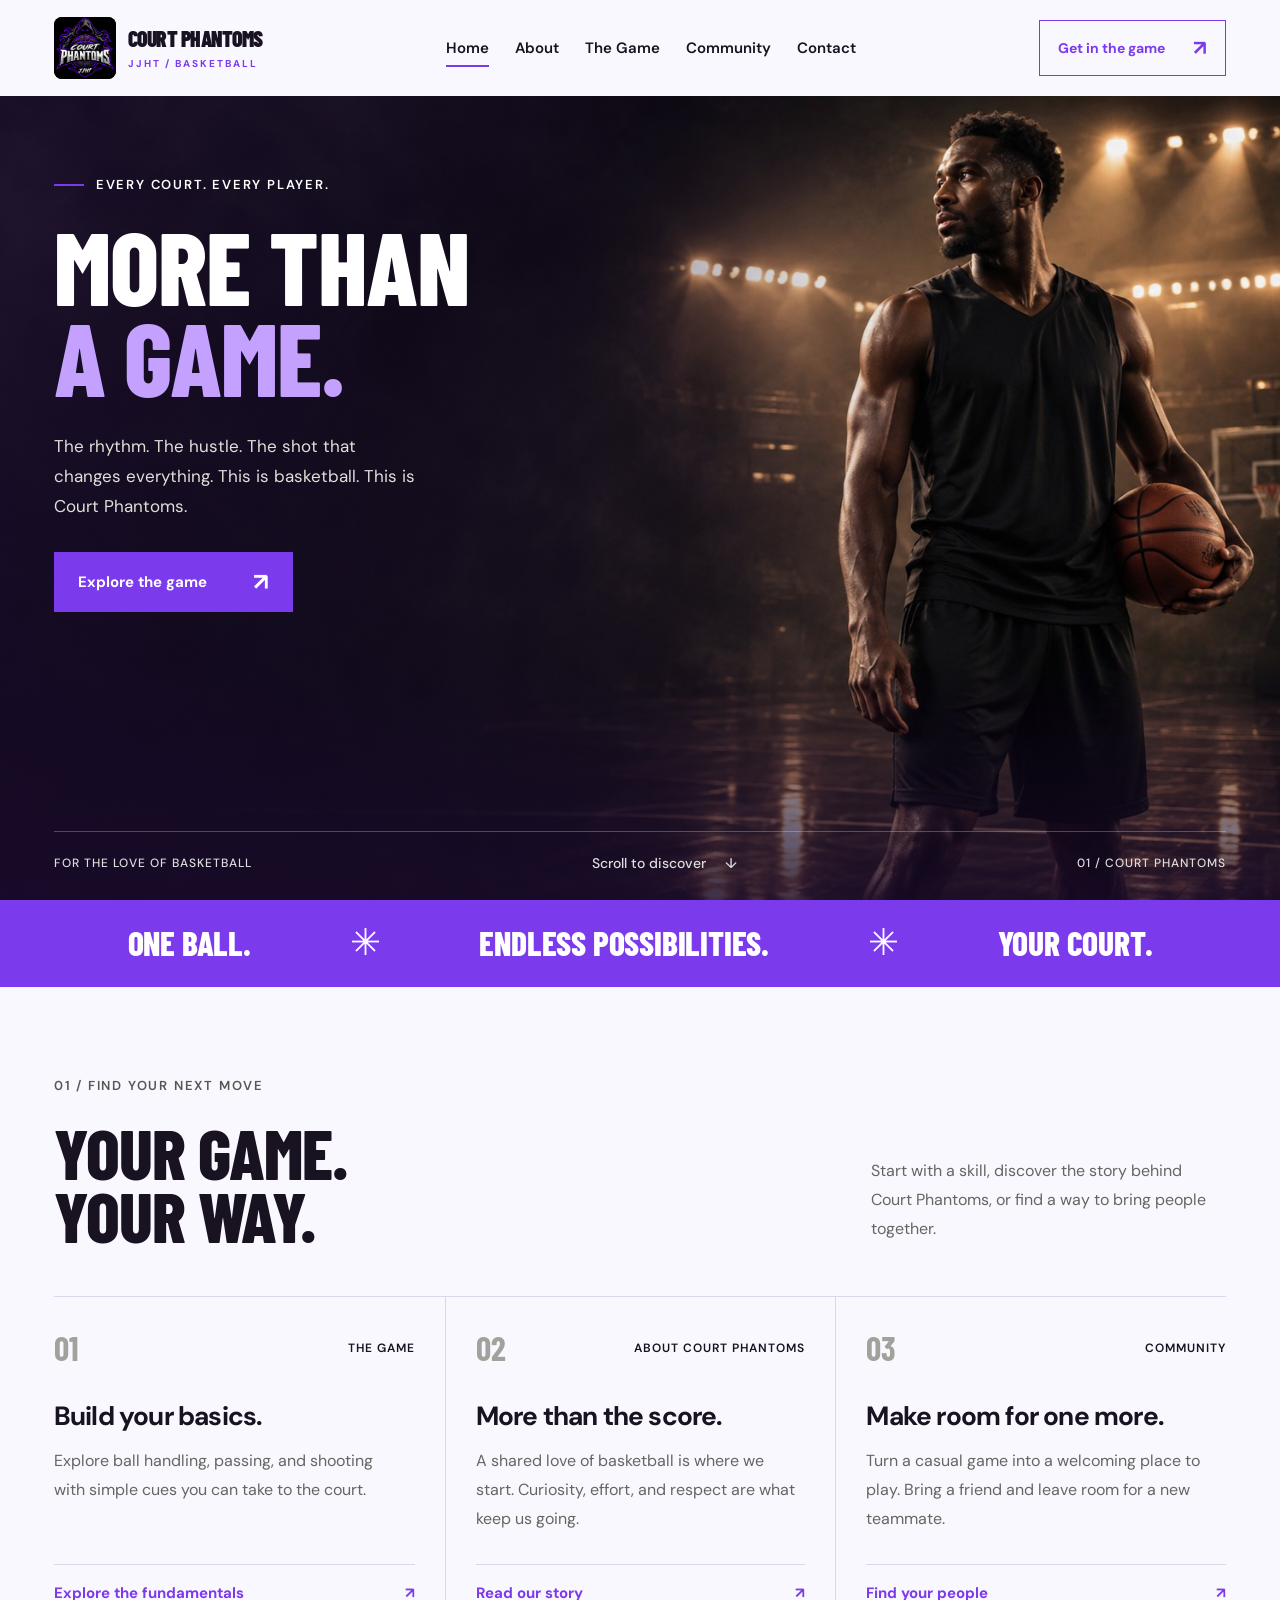
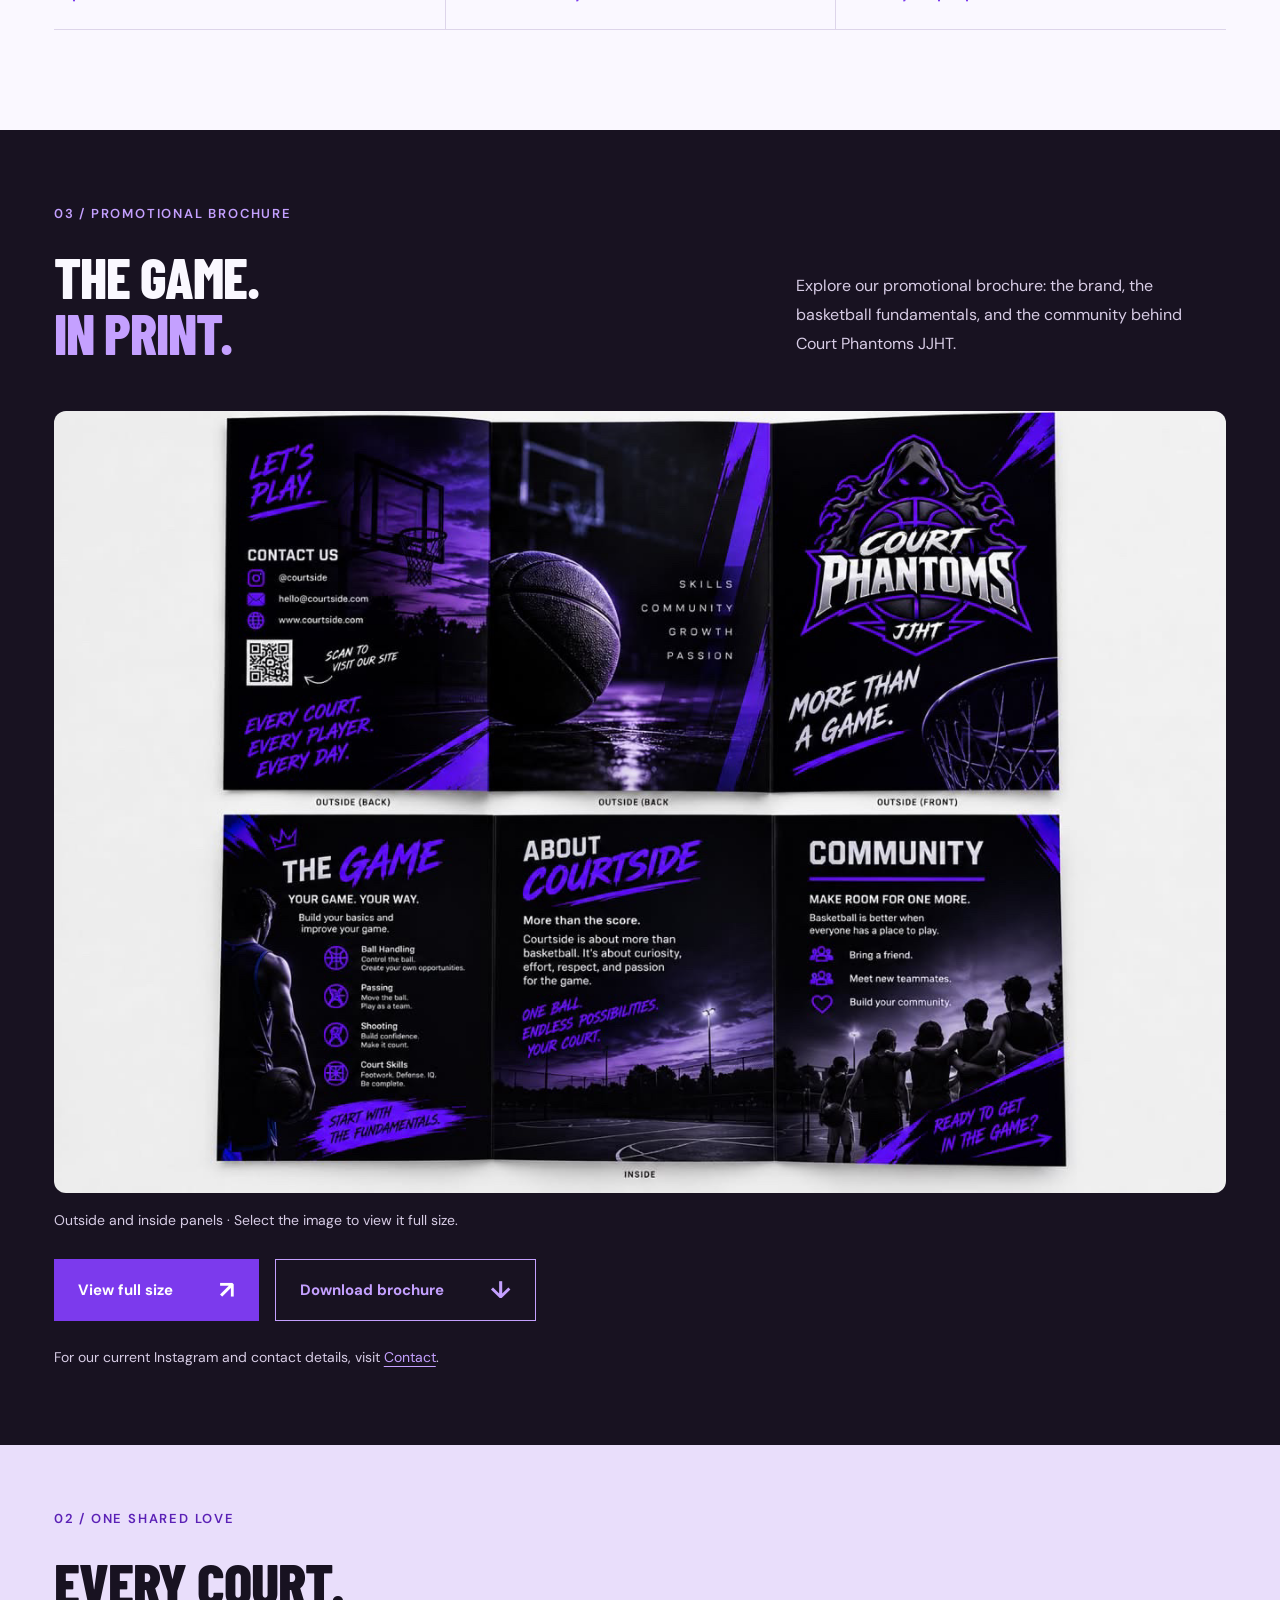
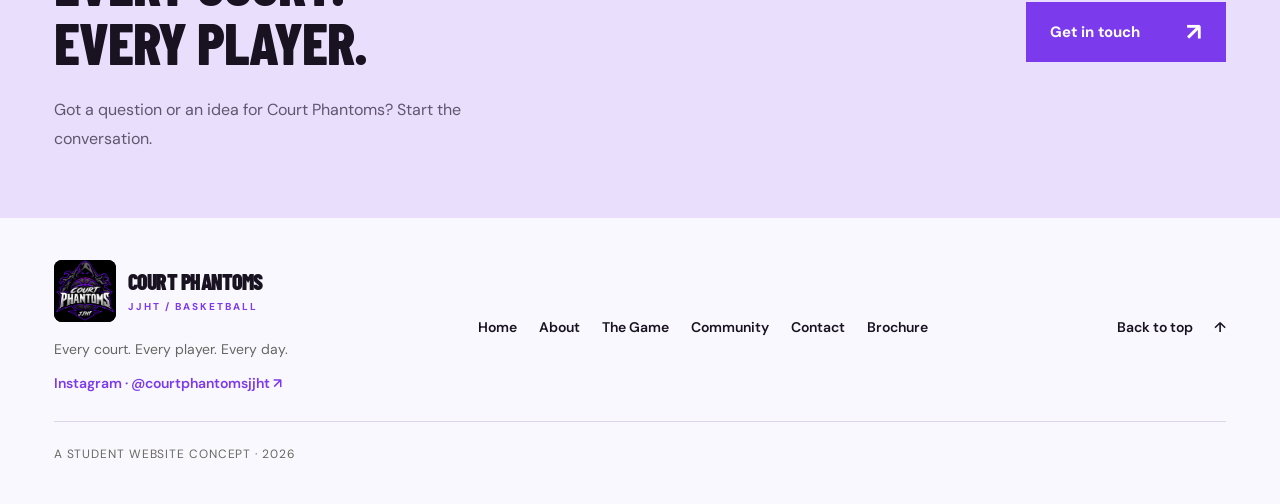
==== commit c769ea9f: "Add promotional brochure" ====
--- a/index.html
+++ b/index.html
@@ -7,7 +7,7 @@
   <meta name="description" content="Basketball fundamentals, community, and the Court Phantoms story. Find your next move.">
   <title>Home — COURT PHANTOMS</title>
   <link rel="icon" type="image/jpeg" href="assets/images/court-phantoms-cp.jpg">
-  <link rel="stylesheet" href="assets/css/styles.css?v=20261005-brand">
+  <link rel="stylesheet" href="assets/css/styles.css?v=20261005-brochure">
 </head>
 <body><a class="skip-link" href="#main">Skip to content</a><header class="header" id="top"><a class="wordmark brand-lockup" href="index.html" aria-label="Court Phantoms JJHT home"><img class="brand-logo" src="assets/images/court-phantoms-logo.jpg" alt="" width="1254" height="1254"><span class="brand-name">COURT PHANTOMS<small>JJHT / BASKETBALL</small></span></a><nav aria-label="Main navigation"><a href="index.html" class="active" aria-current="page">Home</a>
 <a href="about.html">About</a>
@@ -29,5 +29,5 @@
 <article class="game-card"><div class="card-top"><span class="number">01</span><span class="category">THE GAME</span></div><h3>Build your basics.</h3><p>Explore ball handling, passing, and shooting with simple cues you can take to the court.</p><a class="text-link" href="game.html">Explore the fundamentals <span aria-hidden="true">↗</span></a></article>
 <article class="game-card"><div class="card-top"><span class="number">02</span><span class="category">ABOUT COURT PHANTOMS</span></div><h3>More than the score.</h3><p>A shared love of basketball is where we start. Curiosity, effort, and respect are what keep us going.</p><a class="text-link" href="about.html">Read our story <span aria-hidden="true">↗</span></a></article>
 <article class="game-card"><div class="card-top"><span class="number">03</span><span class="category">COMMUNITY</span></div><h3>Make room for one more.</h3><p>Turn a casual game into a welcoming place to play. Bring a friend and leave room for a new teammate.</p><a class="text-link" href="community.html">Find your people <span aria-hidden="true">↗</span></a></article>
-</div></section><section class="page-cta"><div><p class="eyebrow">02 / ONE SHARED LOVE</p><h2>EVERY COURT.<br>EVERY PLAYER.</h2><p>Got a question or an idea for Court Phantoms? Start the conversation.</p></div><a class="button" href="contact.html">Get in touch <span aria-hidden="true">↗</span></a></section></main><footer><div><a class="wordmark brand-lockup" href="index.html" aria-label="Court Phantoms JJHT home"><img class="brand-logo" src="assets/images/court-phantoms-logo.jpg" alt="" width="1254" height="1254"><span class="brand-name">COURT PHANTOMS<small>JJHT / BASKETBALL</small></span></a><p>Every court. Every player. Every day.</p><a class="footer-social" href="https://www.instagram.com/courtphantomsjjht/" target="_blank" rel="noopener noreferrer">Instagram · @courtphantomsjjht ↗</a></div><nav class="footer-nav" aria-label="Footer navigation"><a href="index.html">Home</a><a href="about.html">About</a><a href="game.html">The Game</a><a href="community.html">Community</a><a href="contact.html">Contact</a></nav><a class="back-top" href="#top">Back to top <span aria-hidden="true">↑</span></a><span class="project-note">A STUDENT WEBSITE CONCEPT · 2026</span></footer><script src="assets/js/main.js?v=20261005-brand"></script></body>
+</div></section><section class="brochure-section content-section" id="brochure" aria-labelledby="brochure-title"><div class="section-intro"><div><p class="eyebrow">03 / PROMOTIONAL BROCHURE</p><h2 id="brochure-title">THE GAME.<br><span>IN PRINT.</span></h2></div><p>Explore our promotional brochure: the brand, the basketball fundamentals, and the community behind Court Phantoms JJHT.</p></div><figure class="brochure-preview"><a href="assets/images/promotional-brochure.jpg" target="_blank" rel="noopener" aria-label="View the promotional brochure full size"><img src="assets/images/promotional-brochure.jpg" width="1320" height="880" alt="Court Phantoms JJHT purple and black six-panel promotional brochure, showing the front, back, basketball skills, brand story, and community panels" loading="lazy"></a><figcaption>Outside and inside panels · Select the image to view it full size.</figcaption></figure><div class="brochure-actions"><a class="button" href="assets/images/promotional-brochure.jpg" target="_blank" rel="noopener">View full size <span aria-hidden="true">↗</span></a><a class="button brochure-download" href="assets/images/promotional-brochure.jpg" download="Court-Phantoms-JJHT-Promotional-Brochure.jpg">Download brochure <span aria-hidden="true">↓</span></a></div><p class="brochure-contact-note">For our current Instagram and contact details, visit <a href="contact.html">Contact</a>.</p></section><section class="page-cta"><div><p class="eyebrow">02 / ONE SHARED LOVE</p><h2>EVERY COURT.<br>EVERY PLAYER.</h2><p>Got a question or an idea for Court Phantoms? Start the conversation.</p></div><a class="button" href="contact.html">Get in touch <span aria-hidden="true">↗</span></a></section></main><footer><div><a class="wordmark brand-lockup" href="index.html" aria-label="Court Phantoms JJHT home"><img class="brand-logo" src="assets/images/court-phantoms-logo.jpg" alt="" width="1254" height="1254"><span class="brand-name">COURT PHANTOMS<small>JJHT / BASKETBALL</small></span></a><p>Every court. Every player. Every day.</p><a class="footer-social" href="https://www.instagram.com/courtphantomsjjht/" target="_blank" rel="noopener noreferrer">Instagram · @courtphantomsjjht ↗</a></div><nav class="footer-nav" aria-label="Footer navigation"><a href="index.html">Home</a><a href="about.html">About</a><a href="game.html">The Game</a><a href="community.html">Community</a><a href="contact.html">Contact</a><a href="index.html#brochure">Brochure</a></nav><a class="back-top" href="#top">Back to top <span aria-hidden="true">↑</span></a><span class="project-note">A STUDENT WEBSITE CONCEPT · 2026</span></footer><script src="assets/js/main.js?v=20261005-brochure"></script></body>
 </html>
--- a/assets/css/styles.css
+++ b/assets/css/styles.css
@@ -809,3 +809,20 @@
 .logo-variant figcaption a { font-size:.8125rem; color:var(--lavender); text-decoration:underline; text-underline-offset:4px }
 @media(min-width:701px) and (max-width:900px) { .header { height:auto; min-height:96px; padding-top:14px; padding-bottom:14px; flex-wrap:wrap; gap:12px } .header nav { width:100%; justify-content:space-between; gap:16px } }
 @media(max-width:700px) { .logo-variants { grid-template-columns:minmax(0,1fr) } .logo-collection { margin-top:40px } }
+
+/* Promotional brochure / 2026-10-05 */
+.brochure-section { background:var(--ink); color:var(--paper) }
+.brochure-section .eyebrow,.brochure-section h2 span { color:var(--lavender) }
+.brochure-section .section-intro>p { color:#d7cce5; max-width:430px }
+.brochure-preview { margin:0 }
+.brochure-preview>a { display:block; border-radius:12px; overflow:hidden; background:#eee }
+.brochure-preview img { display:block; width:100%; height:auto }
+.brochure-preview figcaption { color:#d7cce5; font-size:.875rem; line-height:1.7; margin-top:16px }
+.brochure-actions { display:flex; flex-wrap:wrap; gap:16px; margin-top:26px }
+.brochure-download { background:transparent; border:1px solid var(--lavender); color:var(--lavender) }
+.brochure-download:hover { background:#302041 }
+.brochure-contact-note { color:#d7cce5; font-size:.875rem; line-height:1.8; margin:24px 0 0 }
+.brochure-contact-note a,.brand-brochure-link a { color:var(--lavender); text-decoration:underline; text-underline-offset:4px }
+.brand-brochure-link { margin:32px 0 0; line-height:1.7 }
+.brochure-section a:focus-visible { outline-color:var(--lavender) }
+@media(max-width:700px) { .brochure-actions .button { width:100%; gap:14px } }
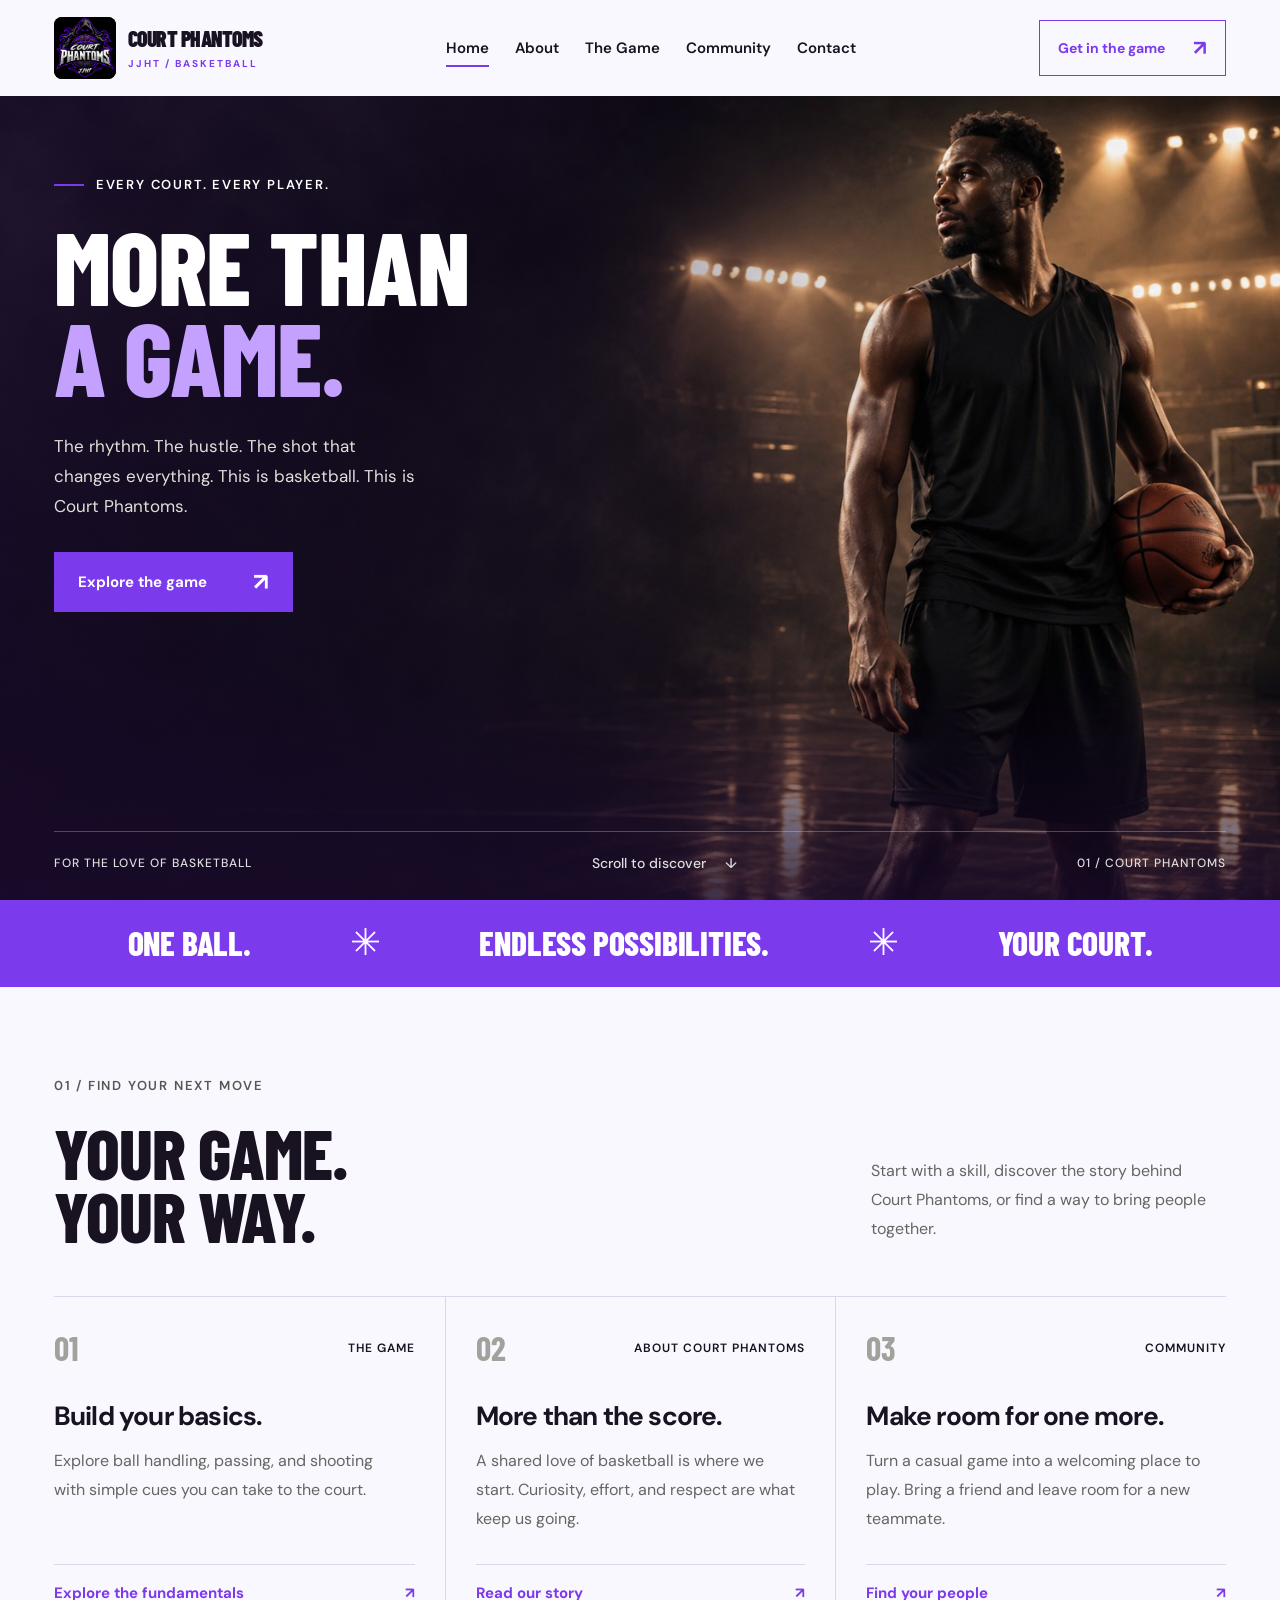
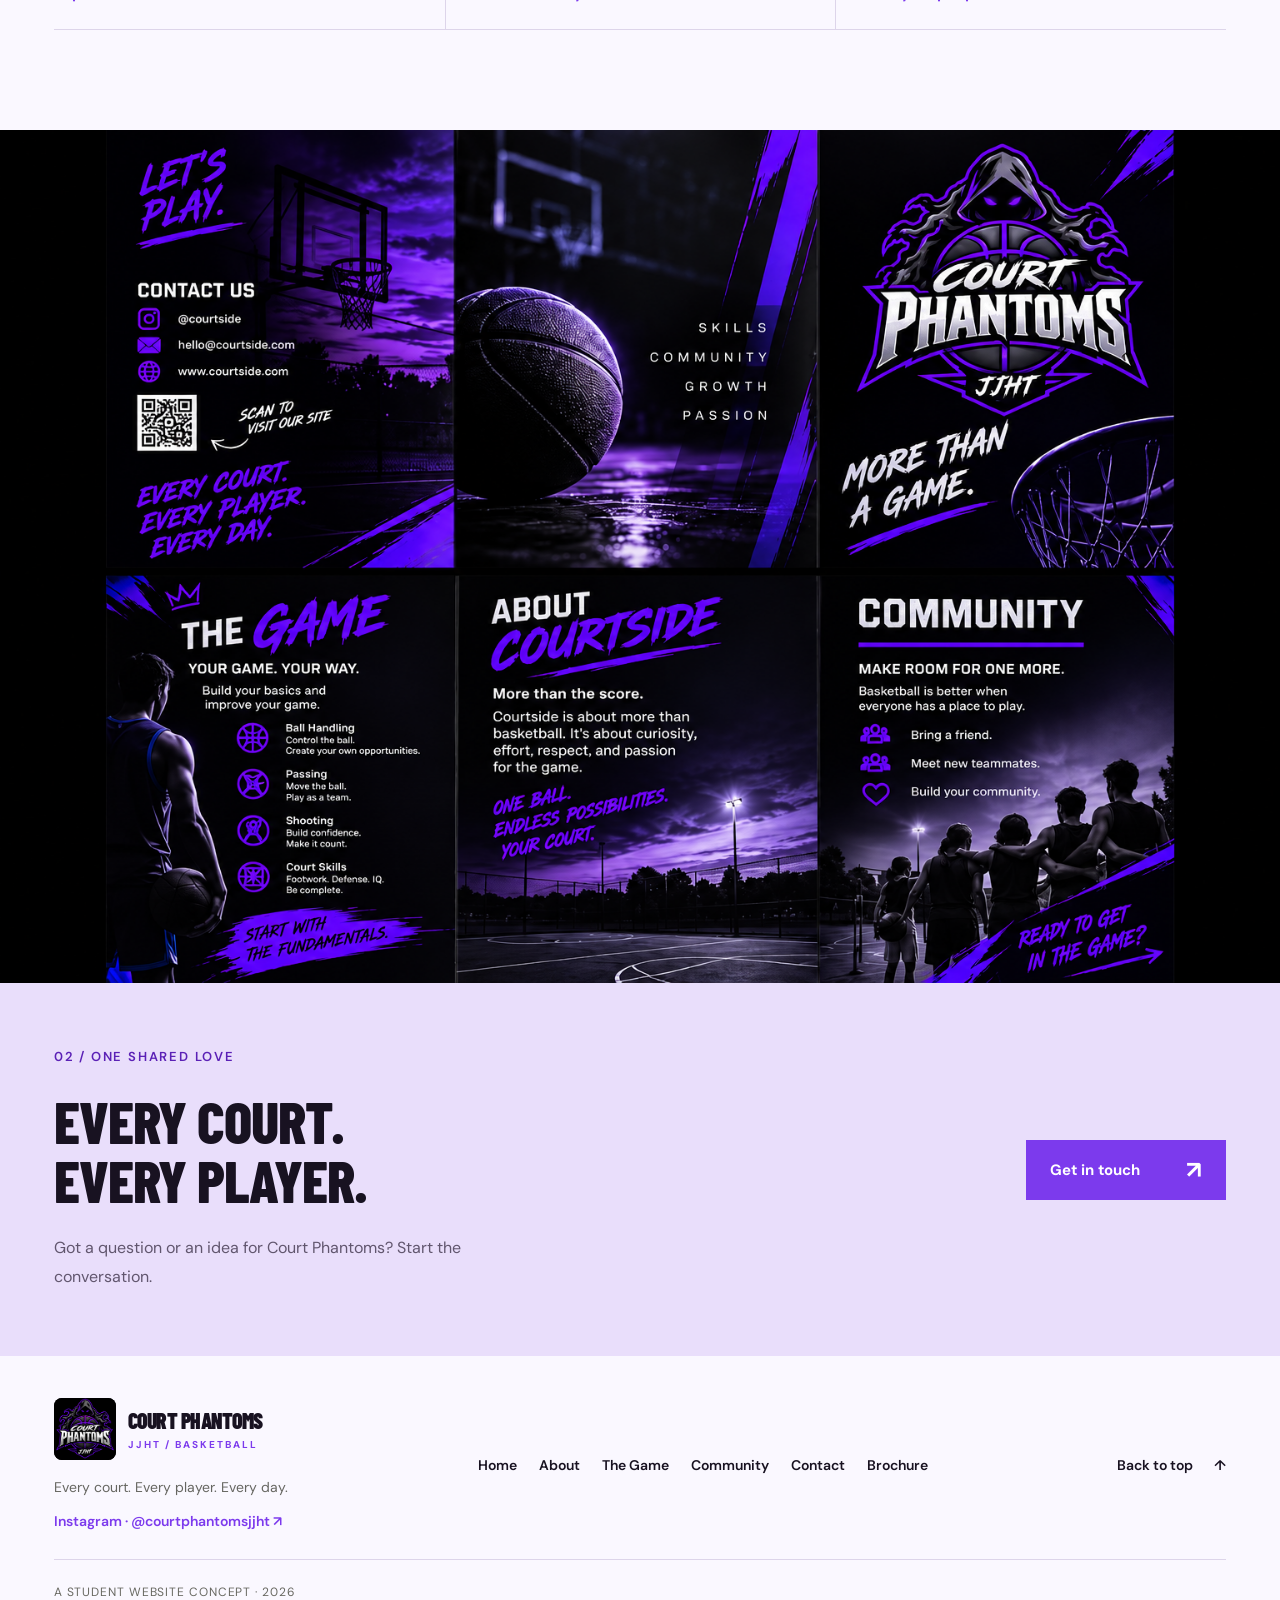
==== commit 914eb4c9: "Simplify brochure section with black background" ====
--- a/index.html
+++ b/index.html
@@ -7,7 +7,7 @@
   <meta name="description" content="Basketball fundamentals, community, and the Court Phantoms story. Find your next move.">
   <title>Home — COURT PHANTOMS</title>
   <link rel="icon" type="image/jpeg" href="assets/images/court-phantoms-cp.jpg">
-  <link rel="stylesheet" href="assets/css/styles.css?v=20261005-brochure">
+  <link rel="stylesheet" href="assets/css/styles.css?v=20261005-brochure-black">
 </head>
 <body><a class="skip-link" href="#main">Skip to content</a><header class="header" id="top"><a class="wordmark brand-lockup" href="index.html" aria-label="Court Phantoms JJHT home"><img class="brand-logo" src="assets/images/court-phantoms-logo.jpg" alt="" width="1254" height="1254"><span class="brand-name">COURT PHANTOMS<small>JJHT / BASKETBALL</small></span></a><nav aria-label="Main navigation"><a href="index.html" class="active" aria-current="page">Home</a>
 <a href="about.html">About</a>
@@ -29,5 +29,5 @@
 <article class="game-card"><div class="card-top"><span class="number">01</span><span class="category">THE GAME</span></div><h3>Build your basics.</h3><p>Explore ball handling, passing, and shooting with simple cues you can take to the court.</p><a class="text-link" href="game.html">Explore the fundamentals <span aria-hidden="true">↗</span></a></article>
 <article class="game-card"><div class="card-top"><span class="number">02</span><span class="category">ABOUT COURT PHANTOMS</span></div><h3>More than the score.</h3><p>A shared love of basketball is where we start. Curiosity, effort, and respect are what keep us going.</p><a class="text-link" href="about.html">Read our story <span aria-hidden="true">↗</span></a></article>
 <article class="game-card"><div class="card-top"><span class="number">03</span><span class="category">COMMUNITY</span></div><h3>Make room for one more.</h3><p>Turn a casual game into a welcoming place to play. Bring a friend and leave room for a new teammate.</p><a class="text-link" href="community.html">Find your people <span aria-hidden="true">↗</span></a></article>
-</div></section><section class="brochure-section content-section" id="brochure" aria-labelledby="brochure-title"><div class="section-intro"><div><p class="eyebrow">03 / PROMOTIONAL BROCHURE</p><h2 id="brochure-title">THE GAME.<br><span>IN PRINT.</span></h2></div><p>Explore our promotional brochure: the brand, the basketball fundamentals, and the community behind Court Phantoms JJHT.</p></div><figure class="brochure-preview"><a href="assets/images/promotional-brochure.jpg" target="_blank" rel="noopener" aria-label="View the promotional brochure full size"><img src="assets/images/promotional-brochure.jpg" width="1320" height="880" alt="Court Phantoms JJHT purple and black six-panel promotional brochure, showing the front, back, basketball skills, brand story, and community panels" loading="lazy"></a><figcaption>Outside and inside panels · Select the image to view it full size.</figcaption></figure><div class="brochure-actions"><a class="button" href="assets/images/promotional-brochure.jpg" target="_blank" rel="noopener">View full size <span aria-hidden="true">↗</span></a><a class="button brochure-download" href="assets/images/promotional-brochure.jpg" download="Court-Phantoms-JJHT-Promotional-Brochure.jpg">Download brochure <span aria-hidden="true">↓</span></a></div><p class="brochure-contact-note">For our current Instagram and contact details, visit <a href="contact.html">Contact</a>.</p></section><section class="page-cta"><div><p class="eyebrow">02 / ONE SHARED LOVE</p><h2>EVERY COURT.<br>EVERY PLAYER.</h2><p>Got a question or an idea for Court Phantoms? Start the conversation.</p></div><a class="button" href="contact.html">Get in touch <span aria-hidden="true">↗</span></a></section></main><footer><div><a class="wordmark brand-lockup" href="index.html" aria-label="Court Phantoms JJHT home"><img class="brand-logo" src="assets/images/court-phantoms-logo.jpg" alt="" width="1254" height="1254"><span class="brand-name">COURT PHANTOMS<small>JJHT / BASKETBALL</small></span></a><p>Every court. Every player. Every day.</p><a class="footer-social" href="https://www.instagram.com/courtphantomsjjht/" target="_blank" rel="noopener noreferrer">Instagram · @courtphantomsjjht ↗</a></div><nav class="footer-nav" aria-label="Footer navigation"><a href="index.html">Home</a><a href="about.html">About</a><a href="game.html">The Game</a><a href="community.html">Community</a><a href="contact.html">Contact</a><a href="index.html#brochure">Brochure</a></nav><a class="back-top" href="#top">Back to top <span aria-hidden="true">↑</span></a><span class="project-note">A STUDENT WEBSITE CONCEPT · 2026</span></footer><script src="assets/js/main.js?v=20261005-brochure"></script></body>
+</div></section><section class="brochure-section" id="brochure" aria-label="Promotional brochure"><a class="brochure-image-link" href="assets/images/promotional-brochure-black.png" target="_blank" rel="noopener" aria-label="View the Court Phantoms promotional brochure full size"><img src="assets/images/promotional-brochure-black.png" width="1536" height="1024" alt="Court Phantoms JJHT six-panel basketball brochure in purple and black" loading="lazy"></a></section><section class="page-cta"><div><p class="eyebrow">02 / ONE SHARED LOVE</p><h2>EVERY COURT.<br>EVERY PLAYER.</h2><p>Got a question or an idea for Court Phantoms? Start the conversation.</p></div><a class="button" href="contact.html">Get in touch <span aria-hidden="true">↗</span></a></section></main><footer><div><a class="wordmark brand-lockup" href="index.html" aria-label="Court Phantoms JJHT home"><img class="brand-logo" src="assets/images/court-phantoms-logo.jpg" alt="" width="1254" height="1254"><span class="brand-name">COURT PHANTOMS<small>JJHT / BASKETBALL</small></span></a><p>Every court. Every player. Every day.</p><a class="footer-social" href="https://www.instagram.com/courtphantomsjjht/" target="_blank" rel="noopener noreferrer">Instagram · @courtphantomsjjht ↗</a></div><nav class="footer-nav" aria-label="Footer navigation"><a href="index.html">Home</a><a href="about.html">About</a><a href="game.html">The Game</a><a href="community.html">Community</a><a href="contact.html">Contact</a><a href="index.html#brochure">Brochure</a></nav><a class="back-top" href="#top">Back to top <span aria-hidden="true">↑</span></a><span class="project-note">A STUDENT WEBSITE CONCEPT · 2026</span></footer><script src="assets/js/main.js?v=20261005-brochure-black"></script></body>
 </html>
--- a/assets/css/styles.css
+++ b/assets/css/styles.css
@@ -810,19 +810,10 @@
 @media(min-width:701px) and (max-width:900px) { .header { height:auto; min-height:96px; padding-top:14px; padding-bottom:14px; flex-wrap:wrap; gap:12px } .header nav { width:100%; justify-content:space-between; gap:16px } }
 @media(max-width:700px) { .logo-variants { grid-template-columns:minmax(0,1fr) } .logo-collection { margin-top:40px } }
 
-/* Promotional brochure / 2026-10-05 */
-.brochure-section { background:var(--ink); color:var(--paper) }
-.brochure-section .eyebrow,.brochure-section h2 span { color:var(--lavender) }
-.brochure-section .section-intro>p { color:#d7cce5; max-width:430px }
-.brochure-preview { margin:0 }
-.brochure-preview>a { display:block; border-radius:12px; overflow:hidden; background:#eee }
-.brochure-preview img { display:block; width:100%; height:auto }
-.brochure-preview figcaption { color:#d7cce5; font-size:.875rem; line-height:1.7; margin-top:16px }
-.brochure-actions { display:flex; flex-wrap:wrap; gap:16px; margin-top:26px }
-.brochure-download { background:transparent; border:1px solid var(--lavender); color:var(--lavender) }
-.brochure-download:hover { background:#302041 }
-.brochure-contact-note { color:#d7cce5; font-size:.875rem; line-height:1.8; margin:24px 0 0 }
-.brochure-contact-note a,.brand-brochure-link a { color:var(--lavender); text-decoration:underline; text-underline-offset:4px }
+/* Image-only promotional brochure / 2026-10-05 */
+.brochure-section { background:#000; padding:0; margin:0 }
+.brochure-image-link { display:block; width:100%; max-width:1600px; margin:0 auto; background:#000 }
+.brochure-image-link img { display:block; width:100%; height:auto }
+.brochure-image-link:focus-visible { outline:3px solid var(--lavender); outline-offset:-3px }
 .brand-brochure-link { margin:32px 0 0; line-height:1.7 }
-.brochure-section a:focus-visible { outline-color:var(--lavender) }
-@media(max-width:700px) { .brochure-actions .button { width:100%; gap:14px } }
+.brand-brochure-link a { color:var(--lavender); text-decoration:underline; text-underline-offset:4px }
